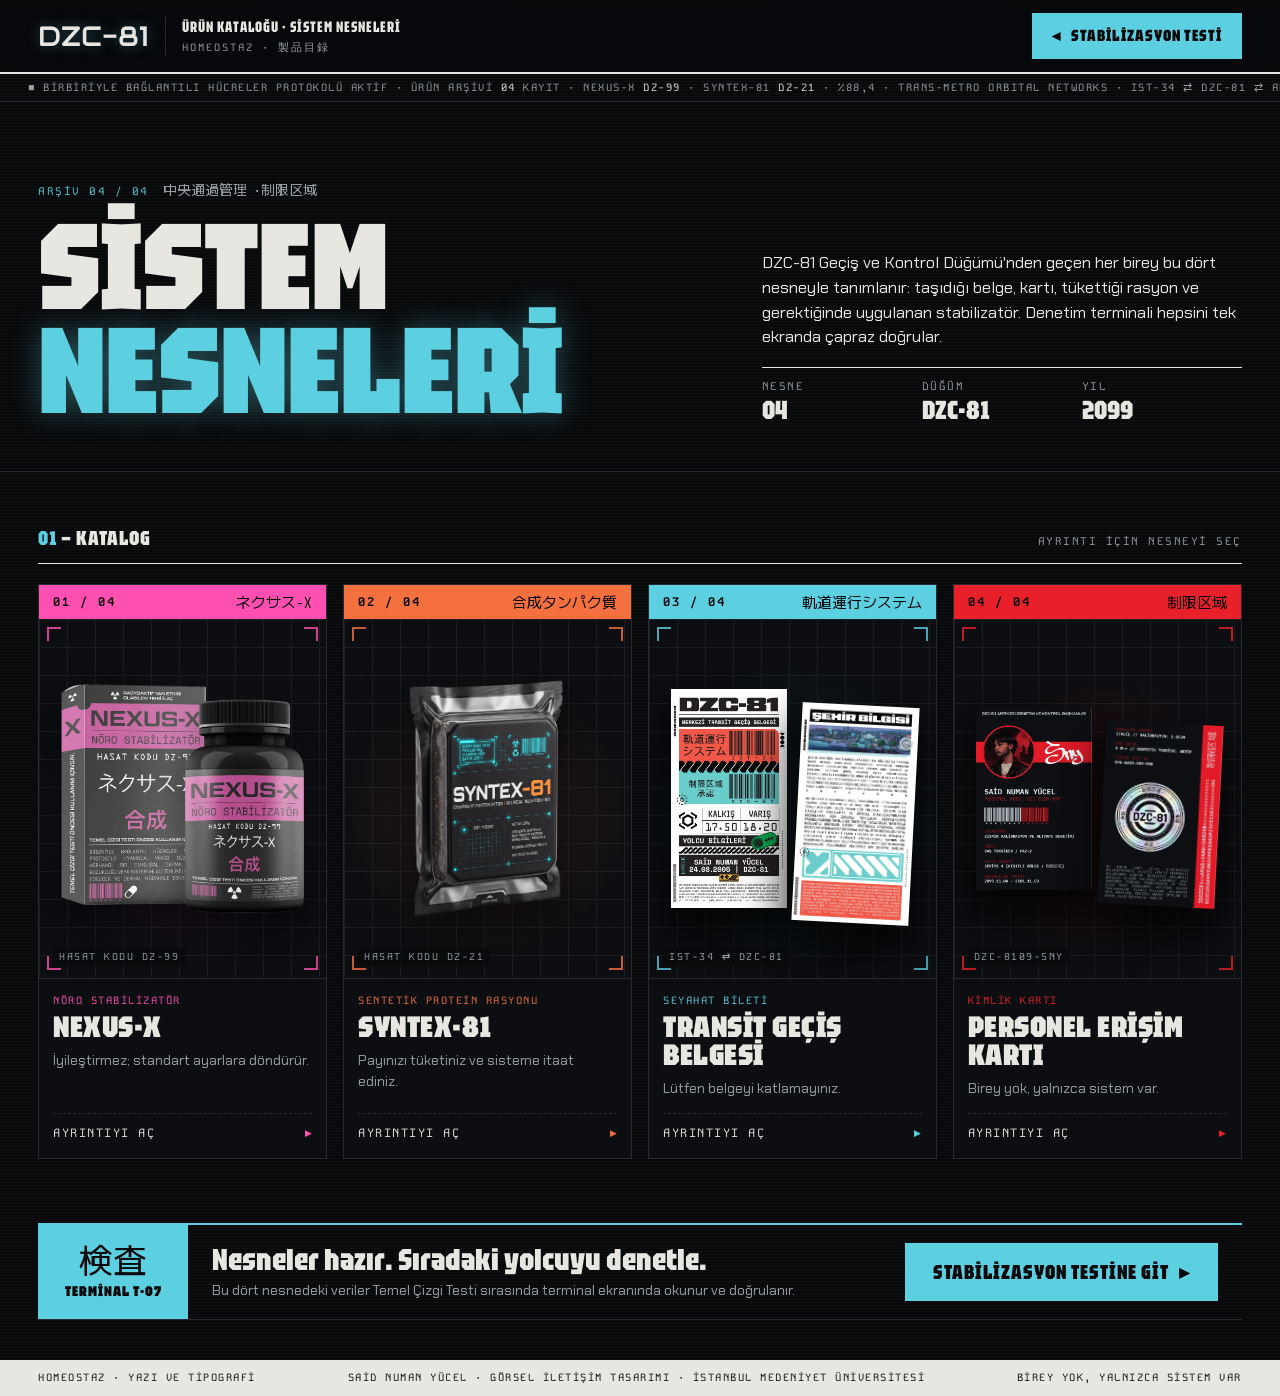
==== urunler.html @ c846fae5 "Ürün kataloğu sayfası ekle (/urunler) Nexus-X, SYNTEX-81, transit geçiş belgesi ve personel erişim k" ====
<!DOCTYPE html>
<html lang="tr">
<head>
<meta charset="utf-8">
<meta name="viewport" content="width=device-width, initial-scale=1, viewport-fit=cover">
<title>Homeostaz · DZC-81 Ürün Kataloğu</title>
<meta name="description" content="Homeostaz evreninin nesneleri: Nexus-X nöro stabilizatör, SYNTEX-81 protein rasyonu, transit geçiş belgesi ve personel erişim kartı. Said Numan Yücel, Yazı ve Tipografi.">
<meta name="theme-color" content="#08090B">
<link rel="icon" href="favicon.svg?v=22" type="image/svg+xml">
<link rel="icon" href="favicon-32.png?v=22" sizes="32x32" type="image/png">
<link rel="apple-touch-icon" href="apple-touch-icon.png?v=22">
<meta property="og:title" content="DZC-81 Ürün Kataloğu · Homeostaz">
<meta property="og:image" content="https://www.voidbysaid.studio/stabilizasyon-testi/icon-512.png">
<link rel="preconnect" href="https://fonts.googleapis.com">
<link rel="preconnect" href="https://fonts.gstatic.com" crossorigin>
<link rel="stylesheet" href="https://fonts.googleapis.com/css2?family=Audiowide&family=Tektur:wdth,wght@75..100,400..900&family=Chakra+Petch:wght@400;500;600;700&family=Kode+Mono:wght@400..700&family=M+PLUS+1+Code:wght@400;700&display=swap">
<style>
:root{--bg:#08090B;--bg2:#0C0E12;--panel:#111318;--fg:#E8E6E1;--mu:#9AA0A6;--line:#262A30;--line2:#1A1D22;--cy:#5CCFE0;--or:#F4703F;--pk:#FF4FB0;--red:#E8202A;--rl:#FF4552;--am:#FFB020}
*{box-sizing:border-box}
html{scroll-behavior:smooth;-webkit-text-size-adjust:100%}
body{margin:0;background:var(--bg);color:var(--fg);font-family:'Chakra Petch','IBM Plex Mono',sans-serif;line-height:1.5;
background-image:repeating-linear-gradient(0deg,rgba(255,255,255,.022) 0,rgba(255,255,255,.022) 1px,transparent 1px,transparent 3px)}
body.lock{overflow:hidden}
a{color:inherit}
img{display:block;max-width:100%}
.mono{font-family:'Kode Mono',monospace}
.disp{font-family:'Tektur',sans-serif;font-stretch:75%}
.jp{font-family:'M PLUS 1 Code',sans-serif}
.mu{color:var(--mu)}
.lbl{font-family:'Kode Mono',monospace;font-size:11px;letter-spacing:1.5px;color:var(--mu);text-transform:uppercase}
:focus-visible{outline:2px solid var(--cy);outline-offset:3px}
.wrap{max-width:1440px;margin:0 auto;padding:0 clamp(16px,3vw,40px)}

/* üst bar */
.top{position:sticky;top:0;z-index:20;background:rgba(8,9,11,.92);backdrop-filter:blur(8px);-webkit-backdrop-filter:blur(8px);border-bottom:2px solid var(--fg)}
.top .wrap{display:flex;align-items:center;justify-content:space-between;gap:16px;min-height:72px}
.brand{display:flex;align-items:center;gap:16px;text-decoration:none;min-width:0}
.brand .logo{font-family:'Audiowide',sans-serif;font-size:28px;line-height:1;flex:none;text-shadow:0 0 14px rgba(92,207,224,.35)}
.brand .t{display:flex;flex-direction:column;gap:2px;min-width:0;border-left:1px solid var(--line);padding-left:16px}
.brand .t b{font-family:'Tektur',sans-serif;font-stretch:75%;font-weight:700;font-size:15px;letter-spacing:1px;white-space:nowrap}
.brand .t span{font-family:'Kode Mono',monospace;font-size:10.5px;letter-spacing:2px;color:var(--mu);white-space:nowrap}
.btn{display:inline-flex;align-items:center;justify-content:center;gap:10px;height:46px;padding:0 20px;font-family:'Tektur',sans-serif;font-stretch:75%;font-weight:800;font-size:16px;letter-spacing:1px;text-decoration:none;cursor:pointer;border:none;white-space:nowrap;transition:transform .15s,box-shadow .2s,background .2s}
.btn small{font-family:'Kode Mono',monospace;font-weight:400;font-size:10.5px;letter-spacing:1px;opacity:.75}
.btn-cy{background:var(--cy);color:var(--bg)}
.btn-cy:hover{box-shadow:0 0 24px rgba(92,207,224,.45);transform:translateY(-1px)}
.btn-ghost{background:transparent;color:var(--fg);border:1px solid var(--line)}
.btn-ghost:hover{border-color:var(--fg)}
.arr{font-family:'Kode Mono',monospace;font-weight:700}

/* ticker */
.strip{border-bottom:1px solid var(--line);overflow:hidden;white-space:nowrap;height:28px;display:flex;align-items:center}
.strip .run{display:inline-flex;gap:28px;padding-left:28px;font-family:'Kode Mono',monospace;font-size:10.5px;letter-spacing:1.5px;color:var(--mu);animation:run 60s linear infinite}
.strip .run b{font-weight:400;color:var(--fg)}
@keyframes run{to{transform:translateX(-50%)}}

/* hero */
.hero{padding:clamp(36px,6vw,80px) 0 clamp(28px,4vw,48px);border-bottom:1px solid var(--line)}
.hero .wrap{display:grid;grid-template-columns:minmax(0,1.4fr) minmax(0,1fr);gap:clamp(24px,4vw,64px);align-items:end}
.hero .k{display:flex;gap:14px;align-items:baseline;margin-bottom:14px}
.hero h1{margin:0;font-family:'Tektur',sans-serif;font-stretch:75%;font-weight:900;font-size:clamp(52px,9.5vw,150px);line-height:.86;letter-spacing:-1px;text-transform:uppercase}
.hero h1 .o{color:var(--cy);text-shadow:0 0 30px rgba(92,207,224,.35)}
.hero p{margin:0 0 18px;font-size:clamp(15px,1.3vw,17px);max-width:560px}
.hero .meta{display:grid;grid-template-columns:repeat(3,minmax(0,1fr));border-top:1px solid var(--fg)}
.hero .meta div{padding:10px 12px 0 0;display:flex;flex-direction:column;gap:2px}
.hero .meta b{font-family:'Tektur',sans-serif;font-stretch:75%;font-weight:800;font-size:26px;line-height:1}

/* katalog */
.secH{display:flex;justify-content:space-between;align-items:baseline;gap:16px;border-bottom:1px solid var(--fg);padding-bottom:10px;margin:clamp(32px,4vw,52px) 0 20px}
.secT{font-family:'Tektur',sans-serif;font-stretch:75%;font-weight:800;font-size:20px;letter-spacing:1px}
.grid{display:grid;grid-template-columns:repeat(4,minmax(0,1fr));gap:16px}
.card{--c:var(--cy);position:relative;display:flex;flex-direction:column;background:var(--bg2);border:1px solid var(--line);color:inherit;text-decoration:none;cursor:pointer;text-align:left;padding:0;font:inherit;transition:border-color .2s,transform .25s,box-shadow .25s}
.card:hover,.card:focus-visible{border-color:var(--c);transform:translateY(-4px);box-shadow:0 18px 40px -18px var(--c)}
.card .band{background:var(--c);color:var(--bg);display:flex;justify-content:space-between;align-items:center;padding:8px 14px;gap:10px}
.card .band .n{font-family:'Kode Mono',monospace;font-size:12px;letter-spacing:2px;font-weight:700}
.card .band .jp{font-size:15px;line-height:1}
.card .stage{position:relative;aspect-ratio:4/5;overflow:hidden;display:flex;align-items:center;justify-content:center;padding:22px;
background:radial-gradient(circle at 50% 55%,color-mix(in srgb,var(--c) 16%,transparent),transparent 62%),
linear-gradient(var(--line2) 1px,transparent 1px) 0 0/28px 28px,linear-gradient(90deg,var(--line2) 1px,transparent 1px) 0 0/28px 28px}
.card .stage img{max-height:100%;width:auto;object-fit:contain;filter:drop-shadow(0 18px 24px rgba(0,0,0,.6));transition:transform .4s}
.card:hover .stage img{transform:scale(1.04)}
.card .stage .flat{box-shadow:0 18px 40px rgba(0,0,0,.6)}
.card .stage .two{display:flex;gap:10px;height:100%;align-items:center;justify-content:center}
.card .stage .two img{max-width:48%}
.card .stage .two img:last-child{transform:translateY(16px) rotate(3deg)}
.card:hover .stage .two img:last-child{transform:translateY(10px) rotate(1deg) scale(1.03)}
.card .corner{position:absolute;width:14px;height:14px;border-color:var(--c);border-style:solid;opacity:.8}
.card .corner.a{left:8px;top:8px;border-width:2px 0 0 2px}.card .corner.b{right:8px;top:8px;border-width:2px 2px 0 0}
.card .corner.c{left:8px;bottom:8px;border-width:0 0 2px 2px}.card .corner.d{right:8px;bottom:8px;border-width:0 2px 2px 0}
.card .code{position:absolute;left:14px;bottom:12px;font-family:'Kode Mono',monospace;font-size:10px;letter-spacing:1.5px;color:var(--mu);background:rgba(8,9,11,.7);padding:2px 6px}
.card .body{padding:14px 14px 16px;display:flex;flex-direction:column;gap:6px;flex:1;border-top:1px solid var(--line)}
.card h2{margin:0;font-family:'Tektur',sans-serif;font-stretch:75%;font-weight:900;font-size:clamp(26px,2.3vw,34px);line-height:.95;letter-spacing:.5px}
.card .cat{font-family:'Kode Mono',monospace;font-size:10.5px;letter-spacing:1.5px;color:var(--c)}
.card .line{font-size:14px;color:var(--mu);margin:2px 0 8px}
.card .go{margin-top:auto;display:flex;justify-content:space-between;align-items:center;border-top:1px dashed var(--line);padding-top:10px;font-family:'Kode Mono',monospace;font-size:12px;letter-spacing:1.5px}
.card .go .arr{transition:transform .2s;color:var(--c)}
.card:hover .go .arr{transform:translateX(4px)}

/* çağrı bandı */
.cta{margin:clamp(40px,5vw,64px) 0 0;border-top:2px solid var(--cy);border-bottom:1px solid var(--line);display:grid;grid-template-columns:150px minmax(0,1fr) auto;align-items:stretch}
.cta .w{background:var(--cy);color:var(--bg);display:flex;flex-direction:column;align-items:center;justify-content:center;gap:4px;padding:14px}
.cta .w .jp{font-size:34px;line-height:1}
.cta .w .disp{font-weight:900;font-size:14px;letter-spacing:1px}
.cta .x{padding:18px 24px;display:flex;flex-direction:column;justify-content:center;gap:4px}
.cta .x b{font-family:'Tektur',sans-serif;font-stretch:75%;font-weight:800;font-size:clamp(22px,2.4vw,30px);line-height:1.05}
.cta .x span{font-size:14px;color:var(--mu)}
.cta .g{display:flex;align-items:center;padding:18px 24px}
.cta .btn{height:58px;font-size:20px;padding:0 28px}

footer{background:var(--fg);color:var(--bg);margin-top:40px}
footer .wrap{display:flex;justify-content:space-between;gap:16px;flex-wrap:wrap;padding-top:10px;padding-bottom:10px;font-family:'Kode Mono',monospace;font-size:10.5px;letter-spacing:1.5px}

/* detay paneli */
#ov{position:fixed;inset:0;z-index:50;background:rgba(4,5,7,.82);backdrop-filter:blur(6px);-webkit-backdrop-filter:blur(6px);display:none;align-items:center;justify-content:center;padding:clamp(0px,2.5vw,32px)}
#ov.on{display:flex;animation:ovIn .25s ease}
@keyframes ovIn{from{opacity:0}}
.dl{--c:var(--cy);position:relative;width:min(1320px,100%);height:min(880px,100%);background:var(--bg);border:1px solid var(--c);box-shadow:0 0 0 1px rgba(0,0,0,.4),0 30px 80px -20px color-mix(in srgb,var(--c) 45%,transparent);display:flex;flex-direction:column;overflow:hidden;animation:dlIn .3s cubic-bezier(.2,.8,.2,1)}
@keyframes dlIn{from{transform:translateY(16px) scale(.985);opacity:0}}
.dl .dh{display:flex;align-items:center;justify-content:space-between;gap:12px;padding:0 0 0 18px;background:var(--c);color:var(--bg);min-height:52px;flex:none}
.dl .dh .l{display:flex;align-items:baseline;gap:12px;min-width:0}
.dl .dh .l .mono{font-size:12px;letter-spacing:2px;font-weight:700;white-space:nowrap}
.dl .dh .l .jp{font-size:16px;white-space:nowrap;overflow:hidden;text-overflow:ellipsis}
.dl .dh .r{display:flex;height:52px}
.ib{background:transparent;border:none;border-left:1px solid rgba(8,9,11,.25);color:var(--bg);font-family:'Kode Mono',monospace;font-size:12px;letter-spacing:1.5px;padding:0 16px;cursor:pointer;display:flex;align-items:center;gap:8px;font-weight:700}
.ib:hover{background:rgba(8,9,11,.12)}
.dl .db{display:grid;grid-template-columns:minmax(0,1.05fr) minmax(0,1fr);min-height:0;overflow:hidden;flex:1}
.gal{position:relative;background:var(--bg2);border-right:1px solid var(--line);display:flex;flex-direction:column;min-height:0}
.gal .main{position:relative;flex:1;min-height:0;display:flex;align-items:center;justify-content:center;padding:28px;cursor:zoom-in;
background:radial-gradient(circle at 50% 50%,color-mix(in srgb,var(--c) 14%,transparent),transparent 60%),
linear-gradient(var(--line2) 1px,transparent 1px) 0 0/32px 32px,linear-gradient(90deg,var(--line2) 1px,transparent 1px) 0 0/32px 32px}
.gal .main img{max-height:100%;width:auto;object-fit:contain;filter:drop-shadow(0 22px 30px rgba(0,0,0,.65))}
.gal .main img.flat{filter:none;box-shadow:0 20px 50px rgba(0,0,0,.65)}
.gal .zoomhint{position:absolute;right:12px;top:12px;font-family:'Kode Mono',monospace;font-size:10px;letter-spacing:1.5px;color:var(--mu);background:rgba(8,9,11,.7);padding:3px 8px;pointer-events:none}
.gal .cap{position:absolute;left:12px;bottom:12px;font-family:'Kode Mono',monospace;font-size:10.5px;letter-spacing:1.5px;background:rgba(8,9,11,.78);padding:3px 8px;pointer-events:none}
.thumbs{display:flex;gap:8px;padding:10px 12px;border-top:1px solid var(--line);flex:none}
.thumbs button{background:var(--panel);border:1px solid var(--line);padding:6px;cursor:pointer;display:flex;align-items:center;gap:10px;color:var(--fg);font-family:'Kode Mono',monospace;font-size:11px;letter-spacing:1px;min-width:0}
.thumbs button img{width:38px;height:48px;object-fit:contain;flex:none}
.thumbs button[aria-pressed="true"]{border-color:var(--c);box-shadow:inset 0 -3px 0 var(--c)}
.info{padding:clamp(18px,2.4vw,32px);display:flex;flex-direction:column;gap:16px;min-width:0;min-height:0;overflow:auto;overscroll-behavior:contain}
.info .cat{font-family:'Kode Mono',monospace;font-size:11.5px;letter-spacing:2px;color:var(--c)}
.info h2{margin:0;font-family:'Tektur',sans-serif;font-stretch:75%;font-weight:900;font-size:clamp(42px,5.4vw,80px);line-height:.88;letter-spacing:-.5px}
.info .tag{font-family:'Tektur',sans-serif;font-stretch:75%;font-weight:700;font-size:clamp(17px,1.6vw,21px);line-height:1.2;border-left:4px solid var(--c);padding-left:12px}
.info p{margin:0;font-size:15px;color:#C9CBCD}
.kv{display:grid;grid-template-columns:repeat(2,minmax(0,1fr));gap:0 18px;margin:0}
.kv div{display:flex;flex-direction:column;gap:2px;border-top:1px solid var(--line);padding:8px 0}
.kv dt{font-family:'Kode Mono',monospace;font-size:10.5px;letter-spacing:1.5px;color:var(--c)}
.kv dd{margin:0;font-size:14px;font-weight:600;overflow-wrap:anywhere}
.warnl{display:flex;gap:10px;align-items:flex-start;background:var(--panel);border:1px solid var(--line);border-left:6px solid var(--am);padding:10px 12px;font-family:'Kode Mono',monospace;font-size:12px;letter-spacing:.5px;line-height:1.45}
.warnl b{color:var(--am);font-weight:700;white-space:nowrap}
.term{display:flex;justify-content:space-between;align-items:center;gap:12px;flex-wrap:wrap;border-top:1px solid var(--fg);padding-top:12px;margin-top:auto}
.term .s{font-family:'Kode Mono',monospace;font-size:11px;letter-spacing:1px;color:var(--mu)}
.term .s b{color:var(--fg);font-weight:400}
.df{display:flex;justify-content:space-between;align-items:center;border-top:1px solid var(--line);flex:none}
.df button{background:transparent;border:none;color:var(--fg);font-family:'Kode Mono',monospace;font-size:12px;letter-spacing:1.5px;padding:14px 18px;cursor:pointer;display:flex;gap:10px;align-items:center;min-width:0}
.df button:hover{color:var(--c)}
.df .dots{display:flex;gap:6px}
.df .dots i{width:22px;height:4px;background:var(--line)}
.df .dots i.on{background:var(--c)}

/* büyütme */
#zoom{position:fixed;inset:0;z-index:60;background:rgba(0,0,0,.95);display:none;align-items:center;justify-content:center;cursor:zoom-out;padding:16px}
#zoom.on{display:flex}
#zoom img{max-width:100%;max-height:100%;object-fit:contain}
#zoom .mono{position:absolute;top:12px;right:16px;font-size:11px;letter-spacing:1.5px;color:var(--mu)}

@media (max-width:1180px){.grid{grid-template-columns:repeat(2,minmax(0,1fr))}}
@media (max-width:900px){
  .hero .wrap{grid-template-columns:1fr}
  .dl .db{display:block;overflow:auto;overscroll-behavior:contain}
  .gal,.info{min-height:auto;overflow:visible}
  .gal{border-right:none;border-bottom:1px solid var(--line)}
  .gal .main{flex:none;height:min(58vh,520px)}
  .cta{grid-template-columns:minmax(0,1fr)}
  .cta .btn{white-space:normal;text-align:center;font-size:17px;padding:0 16px}
  .cta .w{flex-direction:row;gap:12px}
  .cta .g{padding-top:0}
  .cta .g .btn{width:100%}
}
@media (max-width:640px){
  .brand .t{display:none}
  .top .btn{height:40px;padding:0 14px;font-size:14px}
  .top .btn small{display:none}
  .grid{grid-template-columns:1fr}
  .card .stage{aspect-ratio:5/4}
  #ov{padding:0}
  .dl{height:100%;border:none}
  .dl .dh .l .jp{display:none}
  .kv{grid-template-columns:1fr}
  .df button .t{display:none}
  .thumbs button span{display:none}
}
@media (prefers-reduced-motion:reduce){*,*::before,*::after{animation:none!important;transition:none!important}}
</style>
</head>
<body>

<header class="top">
  <div class="wrap">
    <a class="brand" href="./" aria-label="DZC-81 Stabilizasyon Testi ana sayfası">
      <span class="logo">DZC-81</span>
      <span class="t"><b>ÜRÜN KATALOĞU · SİSTEM NESNELERİ</b><span>HOMEOSTAZ · <span class="jp">製品目録</span></span></span>
    </a>
    <a class="btn btn-cy" href="./"><span class="arr">◂</span> STABİLİZASYON TESTİ</a>
  </div>
</header>

<div class="strip" aria-hidden="true"><div class="run" id="run"></div></div>

<main>
<section class="hero">
  <div class="wrap">
    <div>
      <div class="k"><span class="lbl" style="color:var(--cy)">ARŞİV 04 / 04</span><span class="jp mu" style="font-size:14px">中央通過管理 · 制限区域</span></div>
      <h1>Sistem<br><span class="o">Nesneleri</span></h1>
    </div>
    <div>
      <p>DZC-81 Geçiş ve Kontrol Düğümü'nden geçen her birey bu dört nesneyle tanımlanır: taşıdığı belge, kartı, tükettiği rasyon ve gerektiğinde uygulanan stabilizatör. Denetim terminali hepsini tek ekranda çapraz doğrular.</p>
      <div class="meta">
        <div><span class="lbl">NESNE</span><b>04</b></div>
        <div><span class="lbl">DÜĞÜM</span><b>DZC-81</b></div>
        <div><span class="lbl">YIL</span><b>2099</b></div>
      </div>
    </div>
  </div>
</section>

<div class="wrap">
  <div class="secH"><div class="secT"><span style="color:var(--cy)">01</span> — KATALOG</div><div class="lbl">AYRINTI İÇİN NESNEYİ SEÇ</div></div>
  <div class="grid" id="grid"></div>

  <div class="cta">
    <div class="w"><span class="jp">検査</span><span class="disp">TERMİNAL T-07</span></div>
    <div class="x"><b>Nesneler hazır. Sıradaki yolcuyu denetle.</b><span>Bu dört nesnedeki veriler Temel Çizgi Testi sırasında terminal ekranında okunur ve doğrulanır.</span></div>
    <div class="g"><a class="btn btn-cy" href="./">STABİLİZASYON TESTİNE GİT <span class="arr">▸</span></a></div>
  </div>
</div>
</main>

<footer>
  <div class="wrap">
    <span>HOMEOSTAZ · YAZI VE TİPOGRAFİ</span>
    <span>SAİD NUMAN YÜCEL · GÖRSEL İLETİŞİM TASARIMI · İSTANBUL MEDENİYET ÜNİVERSİTESİ</span>
    <span>BİREY YOK, YALNIZCA SİSTEM VAR</span>
  </div>
</footer>

<div id="ov" aria-hidden="true">
  <div class="dl" id="dl" role="dialog" aria-modal="true" aria-labelledby="dTitle"></div>
</div>
<div id="zoom" role="dialog" aria-modal="true" aria-label="Büyütülmüş görsel"><span class="mono">KAPAT [ESC]</span><img alt=""></div>

<script>
const A='assets/urunler/';
const P=[
{id:'nexus-x',no:'01',name:'NEXUS-X',jp:'ネクサス-X · 合成',c:'var(--pk)',
 cat:'NÖRO STABİLİZATÖR · TIBBİ İLAÇ',code:'HASAT KODU DZ-99',
 line:'İyileştirmez; standart ayarlara döndürür.',
 tag:'Sistemin dışına çıkan ya da insani belirtiler gösteren bireylere uygulanan nöro stabilizatör.',
 desc:['Mikro düzeydeki duygusal sapmaları ve ritim bozukluklarını bastırarak bireyi makineleşmiş düzene yeniden bağlar. Kutu ve şişe olarak iki parça ambalajlanır; ambalajın her yüzünde Temel Çizgi Testi öncesi kullanım uyarısı yer alır.',
 'Ambalaj, pembe vurgu bandı, Japonca ürün adı (ネクサス-X) ve 合成 (“sentetik”) ibaresiyle sistemin çok dilli, klinik ve soğuk dilini taşır.'],
 kv:[['HASAT KODU','DZ-99'],['FORM','Kapsül · kutu + şişe'],['KULLANIM','Temel Çizgi Testi öncesi'],['ETKİ','Duygusal sapma ve ritim bozukluğunu baskılar'],['PROTOKOL','Birbiriyle Bağlantılı Hücreler Sistemi'],['SINIF','Tıbbi ilaç · sentetik']],
 warn:'RADYOAKTİF YAN ETKİSİ OLABİLEN TIBBİ İLAÇ.',
 term:'BÖLÜM 04 · NÖRO-STABİLİZASYON · [F3]',
 img:[{s:'nexus-x.webp',t:'KUTU + ŞİŞE'}]},
{id:'syntex',no:'02',name:'SYNTEX-81',jp:'合成タンパク質',c:'var(--or)',
 cat:'SENTETİK PROTEİN RASYONU',code:'HASAT KODU DZ-21',
 line:'Payınızı tüketiniz ve sisteme itaat ediniz.',
 tag:'Sistem vatandaşlarının günlük kalori ve zihinsel stabilizasyon ihtiyacı için optimize edilmiş protein bloğu.',
 desc:['DZC-81 Sentetik Tarım Kompleksi’nde üretilir; Düzce’nin tarım kimliğinin endüstriyelleşmiş hâlidir. Vakumlu paket, siber arayüz çizgileri ve turuncu “-81” vurgusuyla bir gıdadan çok bir sistem bileşeni gibi görünür.',
 'Afiş, devasa sıkıştırılmış başlık ile paketi iç içe geçirir. Standart beslenmeye uyulmaması temel çizgi sapmasına yol açar; günlük pay üç bloktur.'],
 kv:[['ÜRETİCİ','DZC-81 Sentetik Tarım Kompleksi · Bölge 04'],['HASAT KODU','DZ-21'],['SENTETİK PROTEİN ORANI','%88,4'],['NET AĞIRLIK','220 g · protein 84 g'],['PARTİ','249-C'],['SAKLAMA','5 °C altında'],['ÜRETİM / SKT','04/2042 · 11/2042'],['GÜNLÜK PAY','3 blok']],
 warn:'STANDART BESLENMEYE UYMAMAK TEMEL ÇİZGİ SAPMASINA YOL AÇAR.',
 term:'BÖLÜM 04 · SYNTEX-81 TÜKETİM KAYDI',
 img:[{s:'syntex-ambalaj.webp',t:'AMBALAJ'},{s:'syntex-afis.webp',t:'REKLAM AFİŞİ',flat:1}]},
{id:'bilet',no:'03',name:'TRANSİT GEÇİŞ BELGESİ',short:'SEYAHAT BİLETİ',jp:'軌道運行システム',c:'var(--cy)',
 cat:'SEYAHAT BİLETİ · TRANS-METRO YÖRÜNGE AĞI',code:'IST-34 ⇄ DZC-81',
 line:'Lütfen belgeyi katlamayınız.',
 tag:'Neo-İstanbul ile Ankara İdari Merkez Kompleksi arasındaki yörünge hattının merkezi transit geçiş belgesi.',
 desc:['DZC-81 sektörü, iki mega-şehir arasındaki tüm hiper-hızlı kargo ve yolcu akışının geçmek zorunda olduğu ana kontrol düğümüdür. Belge yalnızca sisteme kayıtlı bireyler için geçerlidir; izinsiz bölge değişimi ya da sahte kimlik tespit edildiğinde iptal edilir.',
 'Ön yüz kalkış ve varış saatlerini, barkodlu bölge kodlarını ve yolcu bilgilerini taşır. Arka yüzdeki şehir bilgisi, geçişlerin OCR sistemleriyle ve zorunlu Temel Çizgi Testi ile yönetildiğini anlatır.'],
 kv:[['HAT','DZC-81 → IST-34'],['KALKIŞ → VARIŞ','17.50 → 18.20'],['AĞ','Trans-Metro Orbital Networks'],['DONANIM SERİ NO','8489-AXX-990'],['SİSMİK KALİBRASYON','0.0034'],['VERİ BLOĞU','[448-93-11-0]'],['ÖLÇÜ','80 × 150 mm · çift yüz']],
 warn:'İZİNSİZ BÖLGE DEĞİŞİMİ VEYA SAHTE KİMLİK KULLANIMINDA BELGE İPTAL EDİLİR.',
 term:'BÖLÜM 03 · TRANSİT KUYRUĞU · SEFER BİLGİSİ',
 img:[{s:'bilet-on.webp',t:'ÖN YÜZ',flat:1},{s:'bilet-arka.webp',t:'ARKA YÜZ · ŞEHİR BİLGİSİ',flat:1}]},
{id:'kimlik',no:'04',name:'PERSONEL ERİŞİM KARTI',short:'KİMLİK KARTI',jp:'制限区域 · 承認',c:'var(--red)',
 cat:'KİMLİK KARTI · MERKEZİ DENETİM VE KONTROL BAŞKANLIĞI',code:'DZC-8109-SNY',
 line:'Birey yok, yalnızca sistem var.',
 tag:'DZC-81 otoritesinin mülkiyetindeki, yalnızca yetkili personele açık erişim kartı.',
 desc:['Kart sahibinin zihinsel stabilizasyonu ve Temel Çizgi Testi doğrulaması periyodik olarak yapılır; baseline durumu kartın üzerinde yazar. İzinsiz kullanım, bulundurma veya kopyalama kimliğin anında iptaline yol açar.',
 'Ön yüzde kırmızı bant, daire içinde vesikalık ve el yazısı imza; arka yüzde holografik DZC-81 mührü ve dikey MRZ satırları bulunur.'],
 kv:[['PERSONEL KODU','DZC-8109-SNY'],['DEPARTMAN','Sismik Kalibrasyon ve Altyapı Denetimi'],['GÖREV','Baş Tekniker / Faz-2'],['YETKİ DÜZEYİ','Seviye 4 · Kısıtlı bölge'],['GEÇERLİLİK','2099.11.04 – 2101.11.03'],['BASELINE','Stabil · kalibrasyon 0.0034'],['SİSTEM SERİ NO','SYS-8489-ARV-990'],['ÖLÇÜ','54 × 85 mm · çift yüz']],
 warn:'İZİNSİZ KULLANIM KİMLİĞİN ANINDA İPTALİNE VE CEZAİ MÜDAHALEYE TABİDİR.',
 term:'BÖLÜM 01 · KİMLİK / YETKİ',
 img:[{s:'kimlik-on.webp',t:'ÖN YÜZ',flat:1},{s:'kimlik-arka.webp',t:'ARKA YÜZ',flat:1}]}
];
const $=id=>document.getElementById(id);
const esc=s=>String(s).replace(/[&<>"]/g,m=>({'&':'&amp;','<':'&lt;','>':'&gt;','"':'&quot;'}[m]));

/* şerit */
(()=>{const t='■ BİRBİRİYLE BAĞLANTILI HÜCRELER PROTOKOLÜ AKTİF · ÜRÜN ARŞİVİ <b>04</b> KAYIT · NEXUS-X <b>DZ-99</b> · SYNTEX-81 <b>DZ-21</b> · %88,4 · TRANS-METRO ORBITAL NETWORKS · IST-34 ⇄ DZC-81 ⇄ ANK-06 · DATA_BLOCK [448-93-11-0] · SYS-CHK-99.8 · ';$('run').innerHTML='<span>'+t+'</span><span>'+t+'</span>';})();

/* kartlar */
$('grid').innerHTML=P.map(p=>{
  const st=p.img.length>1&&p.img.every(i=>i.flat)
    ?'<div class="two">'+p.img.map(i=>'<img class="flat" src="'+A+i.s+'" alt="" loading="lazy">').join('')+'</div>'
    :'<img'+(p.img[0].flat?' class="flat"':'')+' src="'+A+p.img[0].s+'" alt="" loading="lazy">';
  return '<a class="card" href="#'+p.id+'" data-id="'+p.id+'" style="--c:'+p.c+'" aria-label="'+esc(p.name)+' ayrıntılarını aç">'+
    '<div class="band"><span class="n">'+p.no+' / 04</span><span class="jp">'+esc(p.jp.split(' · ')[0])+'</span></div>'+
    '<div class="stage"><i class="corner a"></i><i class="corner b"></i><i class="corner c"></i><i class="corner d"></i>'+st+'<span class="code">'+esc(p.code)+'</span></div>'+
    '<div class="body"><span class="cat">'+esc(p.short||p.cat.split(' · ')[0])+'</span><h2>'+esc(p.name)+'</h2><span class="line">'+esc(p.line)+'</span>'+
    '<span class="go"><span>AYRINTIYI AÇ</span><span class="arr">▸</span></span></div></a>';
}).join('');

/* detay */
let cur=-1,img=0,lastFocus=null;
const ov=$('ov'),dl=$('dl');
function render(){
  const p=P[cur],im=p.img[img];
  dl.style.setProperty('--c',p.c);
  dl.innerHTML=
  '<div class="dh"><div class="l"><span class="mono">'+p.no+' / 04 · '+esc(p.code)+'</span><span class="jp">'+esc(p.jp)+'</span></div>'+
  '<div class="r"><button type="button" class="ib" id="dClose" aria-label="Kapat">KAPAT [ESC] ✕</button></div></div>'+
  '<div class="db">'+
   '<div class="gal"><div class="main" id="gMain" role="button" tabindex="0" aria-label="Görseli büyüt"><img'+(im.flat?' class="flat"':'')+' src="'+A+im.s+'" alt="'+esc(p.name+' · '+im.t)+'"><span class="zoomhint">BÜYÜT ⤢</span><span class="cap">'+esc(im.t)+'</span></div>'+
   (p.img.length>1?'<div class="thumbs">'+p.img.map((x,i)=>'<button type="button" data-i="'+i+'" aria-pressed="'+(i===img)+'" aria-label="'+esc(x.t)+'"><img src="'+A+x.s+'" alt=""><span>'+esc(x.t)+'</span></button>').join('')+'</div>':'')+
   '</div>'+
   '<div class="info"><span class="cat">'+esc(p.cat)+'</span><h2 id="dTitle">'+esc(p.name)+'</h2><div class="tag">'+esc(p.tag)+'</div>'+
   p.desc.map(d=>'<p>'+esc(d)+'</p>').join('')+
   '<dl class="kv">'+p.kv.map(k=>'<div><dt>'+esc(k[0])+'</dt><dd>'+esc(k[1])+'</dd></div>').join('')+'</dl>'+
   '<div class="warnl"><b>⚠ UYARI</b><span>'+esc(p.warn)+'</span></div>'+
   '<div class="term"><span class="s">TERMİNALDE: <b>'+esc(p.term)+'</b></span><a class="btn btn-cy" href="./">STABİLİZASYON TESTİ <span class="arr">▸</span></a></div>'+
   '</div></div>'+
  '<div class="df"><button type="button" id="dPrev"><span class="arr">◂</span><span class="t">'+esc(P[(cur+3)%4].short||P[(cur+3)%4].name)+'</span></button>'+
  '<div class="dots">'+P.map((_,i)=>'<i class="'+(i===cur?'on':'')+'"></i>').join('')+'</div>'+
  '<button type="button" id="dNext"><span class="t">'+esc(P[(cur+1)%4].short||P[(cur+1)%4].name)+'</span><span class="arr">▸</span></button></div>';
  $('dClose').onclick=()=>close(true);
  $('dPrev').onclick=()=>go(-1);$('dNext').onclick=()=>go(1);
  const gm=$('gMain');gm.onclick=zoom;gm.onkeydown=e=>{if(e.key==='Enter'||e.key===' '){e.preventDefault();zoom();}};
  dl.querySelectorAll('.thumbs button').forEach(b=>b.onclick=()=>{img=+b.dataset.i;render();dl.querySelector('.thumbs button[data-i="'+img+'"]').focus();});
}
function open(i,push){
  if(cur<0)lastFocus=document.activeElement;
  cur=i;img=0;render();
  ov.classList.add('on');ov.setAttribute('aria-hidden','false');document.body.classList.add('lock');
  dl.querySelectorAll('.db,.info').forEach(e=>e.scrollTop=0);$('dClose').focus();
  const h='#'+P[i].id;if(push&&location.hash!==h)history.pushState(null,'',h);
  document.title=P[i].name+' · DZC-81 Ürün Kataloğu';
}
function close(push){
  if(cur<0)return;cur=-1;
  ov.classList.remove('on');ov.setAttribute('aria-hidden','true');document.body.classList.remove('lock');
  if(push&&location.hash)history.pushState(null,'',location.pathname+location.search);
  document.title='Homeostaz · DZC-81 Ürün Kataloğu';
  if(lastFocus&&lastFocus.focus)lastFocus.focus();
}
function go(d){open((cur+d+P.length)%P.length,false);history.replaceState(null,'','#'+P[cur].id);}
function zoom(){const p=P[cur],z=$('zoom');z.querySelector('img').src=A+p.img[img].s;z.querySelector('img').alt=p.name+' · '+p.img[img].t;z.classList.add('on');}
function fromHash(){const i=P.findIndex(p=>'#'+p.id===location.hash);i>=0?open(i,false):close(false);}

document.querySelectorAll('.card').forEach(c=>c.addEventListener('click',e=>{e.preventDefault();open(P.findIndex(p=>p.id===c.dataset.id),true);}));
ov.addEventListener('click',e=>{if(e.target===ov)close(true);});
$('zoom').addEventListener('click',()=>$('zoom').classList.remove('on'));
window.addEventListener('popstate',fromHash);
document.addEventListener('keydown',e=>{
  const z=$('zoom');
  if(z.classList.contains('on')){if(e.key==='Escape')z.classList.remove('on');return;}
  if(cur>=0){
    if(e.key==='Escape')close(true);
    else if(e.key==='ArrowRight')go(1);
    else if(e.key==='ArrowLeft')go(-1);
    else if(e.key==='Tab'){const f=[...dl.querySelectorAll('button,a,[tabindex="0"]')];if(!f.length)return;
      if(e.shiftKey&&document.activeElement===f[0]){e.preventDefault();f[f.length-1].focus();}
      else if(!e.shiftKey&&document.activeElement===f[f.length-1]){e.preventDefault();f[0].focus();}}
  }else if(/^[1-4]$/.test(e.key)&&!e.metaKey&&!e.ctrlKey&&!e.altKey)open(+e.key-1,true);
});
fromHash();
</script>
</body>
</html>
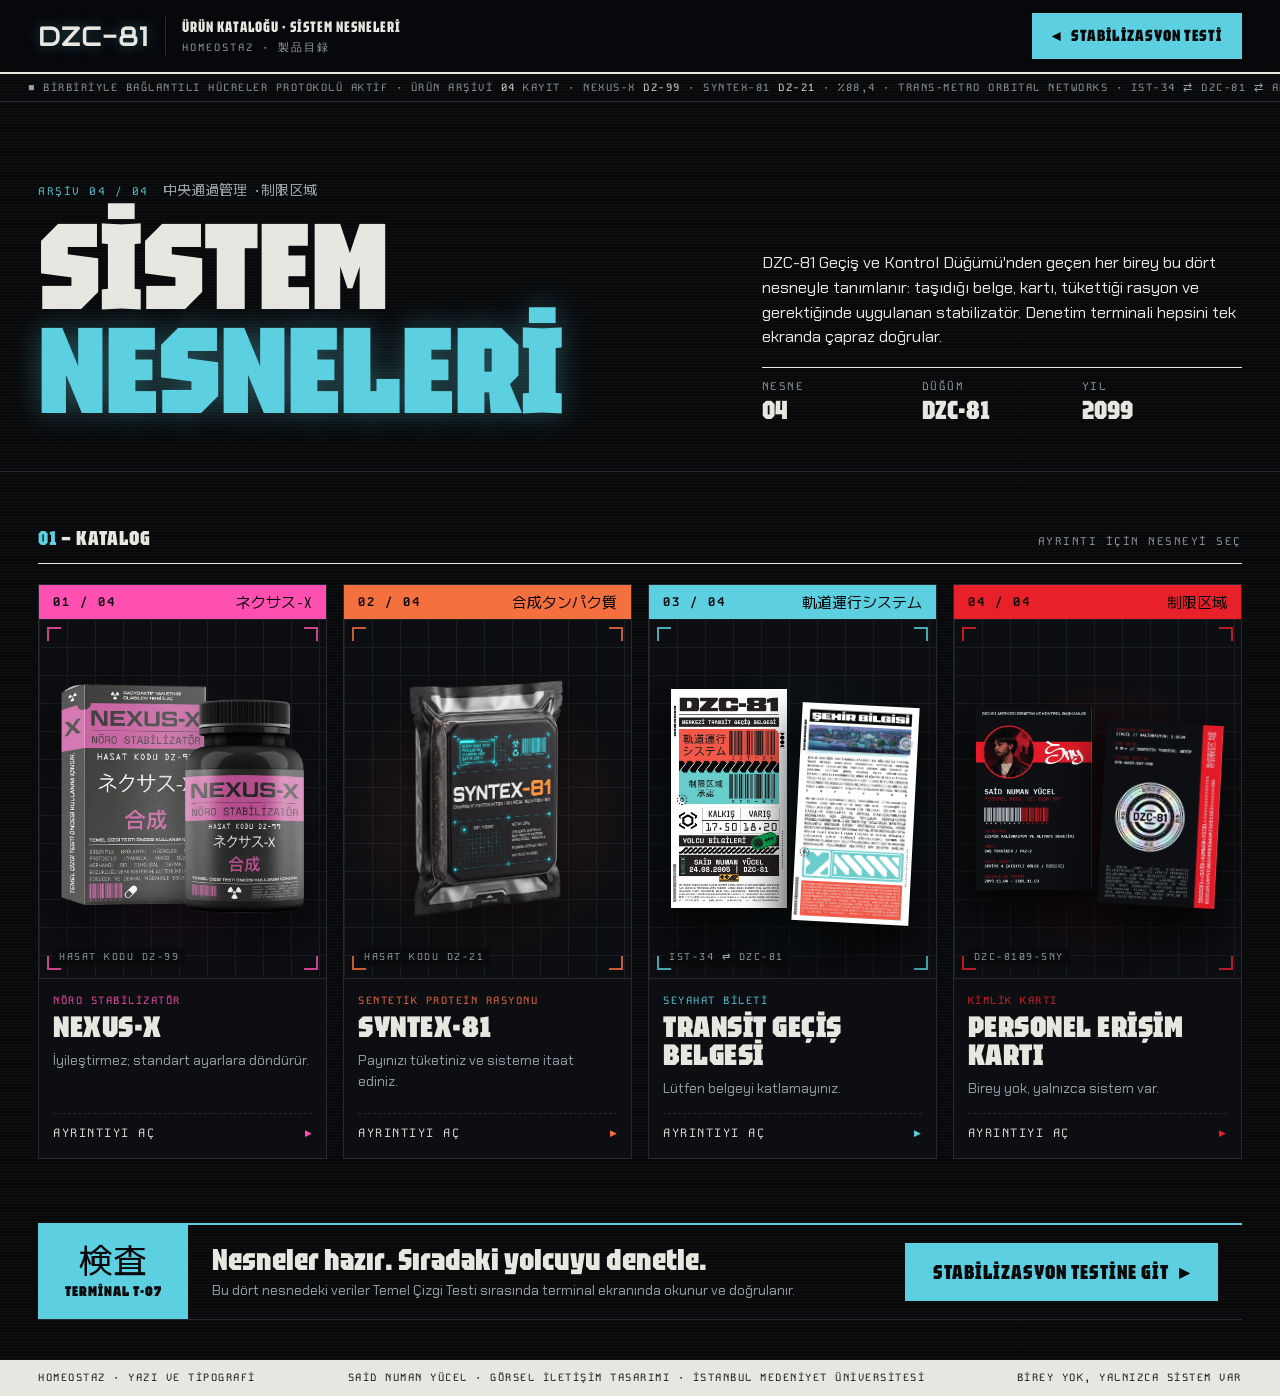
==== commit afc28866: "Kimlik kartının düzeltilmiş versiyonunu kullan (SYS-8489-SNY-990) Co-Authored-By: Claude Opus 5.5 <n" ====
--- a/urunler.html
+++ b/urunler.html
@@ -287,7 +287,7 @@
  tag:'DZC-81 otoritesinin mülkiyetindeki, yalnızca yetkili personele açık erişim kartı.',
  desc:['Kart sahibinin zihinsel stabilizasyonu ve Temel Çizgi Testi doğrulaması periyodik olarak yapılır; baseline durumu kartın üzerinde yazar. İzinsiz kullanım, bulundurma veya kopyalama kimliğin anında iptaline yol açar.',
  'Ön yüzde kırmızı bant, daire içinde vesikalık ve el yazısı imza; arka yüzde holografik DZC-81 mührü ve dikey MRZ satırları bulunur.'],
- kv:[['PERSONEL KODU','DZC-8109-SNY'],['DEPARTMAN','Sismik Kalibrasyon ve Altyapı Denetimi'],['GÖREV','Baş Tekniker / Faz-2'],['YETKİ DÜZEYİ','Seviye 4 · Kısıtlı bölge'],['GEÇERLİLİK','2099.11.04 – 2101.11.03'],['BASELINE','Stabil · kalibrasyon 0.0034'],['SİSTEM SERİ NO','SYS-8489-ARV-990'],['ÖLÇÜ','54 × 85 mm · çift yüz']],
+ kv:[['PERSONEL KODU','DZC-8109-SNY'],['DEPARTMAN','Sismik Kalibrasyon ve Altyapı Denetimi'],['GÖREV','Baş Tekniker / Faz-2'],['YETKİ DÜZEYİ','Seviye 4 · Kısıtlı bölge'],['GEÇERLİLİK','2099.11.04 – 2101.11.03'],['BASELINE','Stabil · kalibrasyon 0.0034'],['SİSTEM SERİ NO','SYS-8489-SNY-990'],['ÖLÇÜ','54 × 85 mm · çift yüz']],
  warn:'İZİNSİZ KULLANIM KİMLİĞİN ANINDA İPTALİNE VE CEZAİ MÜDAHALEYE TABİDİR.',
  term:'BÖLÜM 01 · KİMLİK / YETKİ',
  img:[{s:'kimlik-on.webp',t:'ÖN YÜZ',flat:1},{s:'kimlik-arka.webp',t:'ARKA YÜZ',flat:1}]}
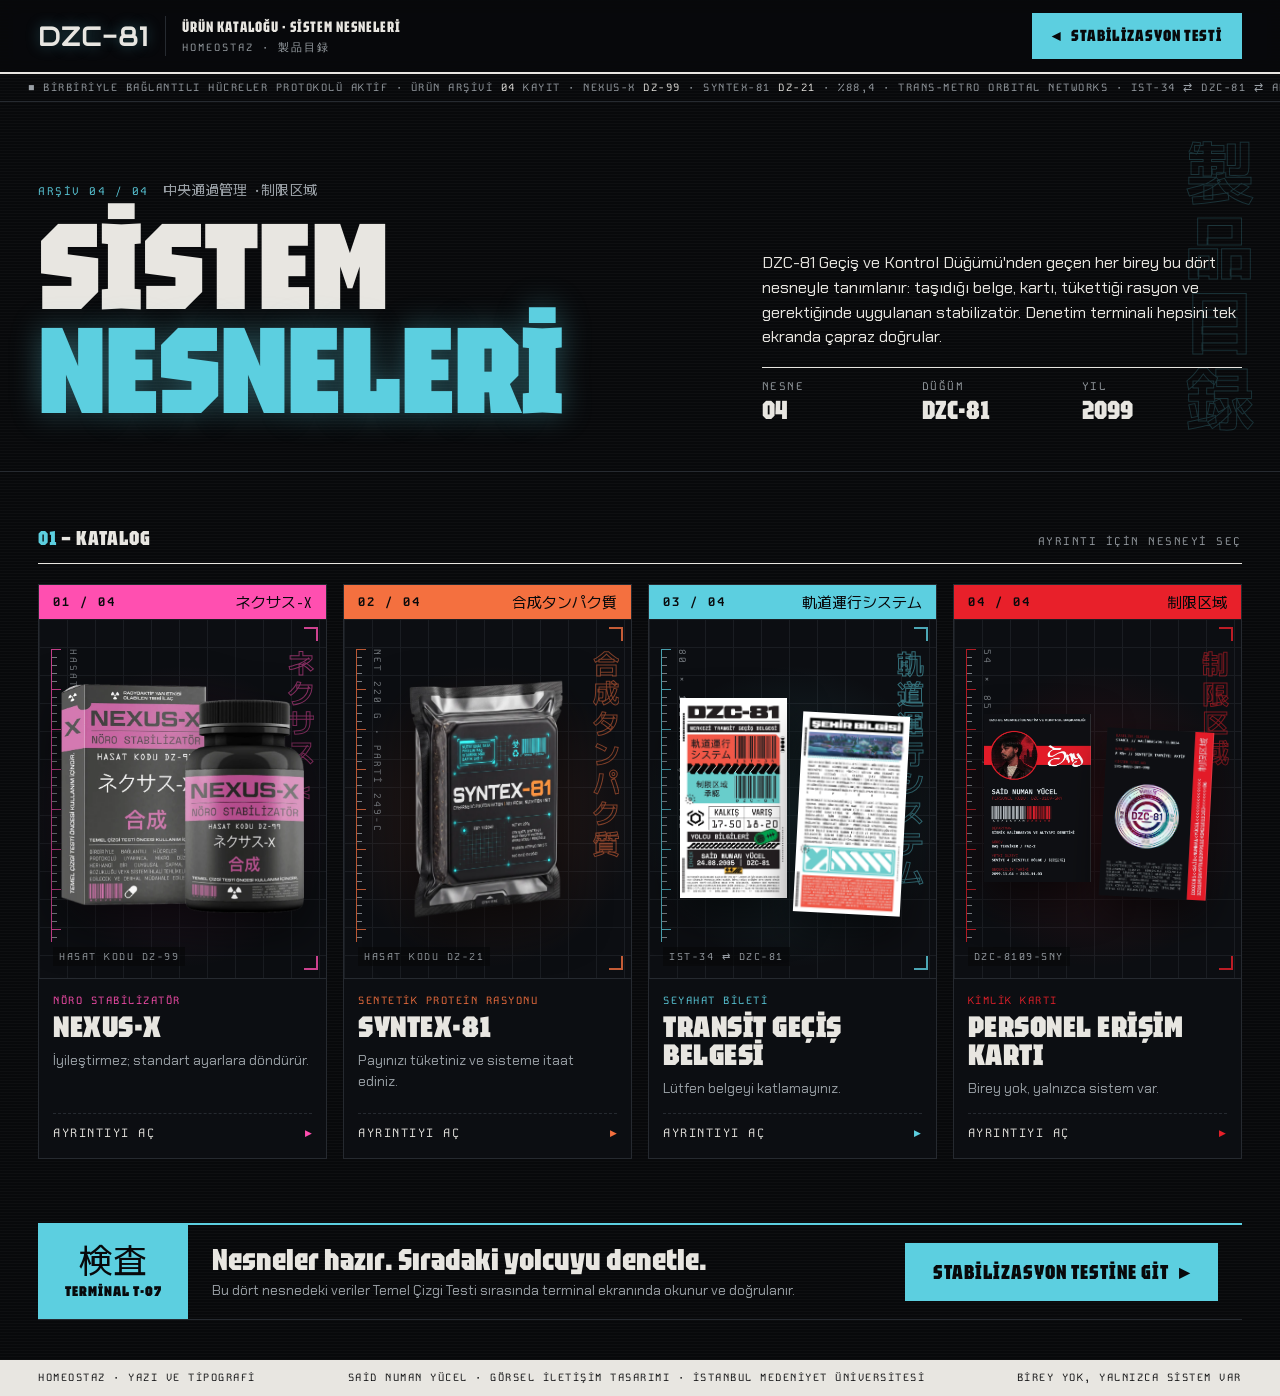
==== commit 0d96da04: "Ürün kataloğu: tipografi ve etkileşim katmanı Çözülerek gelen başlıklar, dikey Japonca adlar, ölçü c" ====
--- a/urunler.html
+++ b/urunler.html
@@ -76,13 +76,13 @@
 .card .stage{position:relative;aspect-ratio:4/5;overflow:hidden;display:flex;align-items:center;justify-content:center;padding:22px;
 background:radial-gradient(circle at 50% 55%,color-mix(in srgb,var(--c) 16%,transparent),transparent 62%),
 linear-gradient(var(--line2) 1px,transparent 1px) 0 0/28px 28px,linear-gradient(90deg,var(--line2) 1px,transparent 1px) 0 0/28px 28px}
-.card .stage img{max-height:100%;width:auto;object-fit:contain;filter:drop-shadow(0 18px 24px rgba(0,0,0,.6));transition:transform .4s}
-.card:hover .stage img{transform:scale(1.04)}
+.card .stage>img{position:relative;z-index:1;max-height:100%;width:auto;object-fit:contain;filter:drop-shadow(0 18px 24px rgba(0,0,0,.6))}
 .card .stage .flat{box-shadow:0 18px 40px rgba(0,0,0,.6)}
-.card .stage .two{display:flex;gap:10px;height:100%;align-items:center;justify-content:center}
-.card .stage .two img{max-width:48%}
-.card .stage .two img:last-child{transform:translateY(16px) rotate(3deg)}
-.card:hover .stage .two img:last-child{transform:translateY(10px) rotate(1deg) scale(1.03)}
+.card .stage .two{position:relative;z-index:1;display:flex;gap:12px;height:100%;width:100%;align-items:center;justify-content:center}
+.card .stage .two .tw{width:44%}
+.card .stage .two .tw img{width:100%;height:auto}
+.card .stage .two .tw:last-child{transform:perspective(900px) rotateX(var(--rx,0deg)) rotateY(var(--ry,0deg)) translateY(16px) rotate(3deg)}
+.card:hover .stage .two .tw:last-child{transform:perspective(900px) rotateX(var(--rx,0deg)) rotateY(var(--ry,0deg)) translateY(10px) rotate(1deg)}
 .card .corner{position:absolute;width:14px;height:14px;border-color:var(--c);border-style:solid;opacity:.8}
 .card .corner.a{left:8px;top:8px;border-width:2px 0 0 2px}.card .corner.b{right:8px;top:8px;border-width:2px 2px 0 0}
 .card .corner.c{left:8px;bottom:8px;border-width:0 0 2px 2px}.card .corner.d{right:8px;bottom:8px;border-width:0 2px 2px 0}
@@ -127,8 +127,11 @@
 .gal .main{position:relative;flex:1;min-height:0;display:flex;align-items:center;justify-content:center;padding:28px;cursor:zoom-in;
 background:radial-gradient(circle at 50% 50%,color-mix(in srgb,var(--c) 14%,transparent),transparent 60%),
 linear-gradient(var(--line2) 1px,transparent 1px) 0 0/32px 32px,linear-gradient(90deg,var(--line2) 1px,transparent 1px) 0 0/32px 32px}
-.gal .main img{max-height:100%;width:auto;object-fit:contain;filter:drop-shadow(0 22px 30px rgba(0,0,0,.65))}
-.gal .main img.flat{filter:none;box-shadow:0 20px 50px rgba(0,0,0,.65)}
+.gal .main{--ih:calc(min(880px,100vh - 64px) - 240px);overflow:hidden}
+.gal .main .tw{z-index:1}
+.gal .main .tw>img,.gal .main .f0{display:block;height:var(--ih);width:auto;max-width:100%;object-fit:contain}
+.gal .main .tw>img{filter:drop-shadow(0 22px 30px rgba(0,0,0,.65))}
+.gal .main .flat{filter:none;box-shadow:0 20px 50px rgba(0,0,0,.65)}
 .gal .zoomhint{position:absolute;right:12px;top:12px;font-family:'Kode Mono',monospace;font-size:10px;letter-spacing:1.5px;color:var(--mu);background:rgba(8,9,11,.7);padding:3px 8px;pointer-events:none}
 .gal .cap{position:absolute;left:12px;bottom:12px;font-family:'Kode Mono',monospace;font-size:10.5px;letter-spacing:1.5px;background:rgba(8,9,11,.78);padding:3px 8px;pointer-events:none}
 .thumbs{display:flex;gap:8px;padding:10px 12px;border-top:1px solid var(--line);flex:none}
@@ -162,13 +165,54 @@
 #zoom img{max-width:100%;max-height:100%;object-fit:contain}
 #zoom .mono{position:absolute;top:12px;right:16px;font-size:11px;letter-spacing:1.5px;color:var(--mu)}
 
+/* --- tipografi katmanı --- */
+.hero{position:relative;overflow:hidden}
+.hero .wrap{position:relative;z-index:1}
+.hjp{position:absolute;white-space:nowrap;right:clamp(10px,2vw,32px);top:50%;transform:translateY(-50%);writing-mode:vertical-rl;font-family:'M PLUS 1 Code',sans-serif;font-weight:700;font-size:clamp(48px,5.4vw,82px);line-height:1;letter-spacing:6px;color:transparent;-webkit-text-stroke:1px rgba(92,207,224,.2);pointer-events:none;user-select:none}
+.vjp{position:absolute;right:12px;top:30px;z-index:0;white-space:nowrap;writing-mode:vertical-rl;font-family:'M PLUS 1 Code',sans-serif;font-weight:700;font-size:clamp(22px,2.1vw,32px);line-height:1.05;letter-spacing:3px;color:transparent;-webkit-text-stroke:1px var(--c);opacity:.5;pointer-events:none;user-select:none;max-height:calc(100% - 60px);overflow:hidden}
+.gal .vjp{left:18px;right:auto;top:22px;font-size:clamp(44px,4.6vw,80px);opacity:.3}
+.rule{position:absolute;left:12px;top:30px;bottom:36px;width:10px;z-index:0;opacity:.75;pointer-events:none;border-left:1px solid var(--c);
+background:repeating-linear-gradient(to bottom,var(--c) 0 1px,transparent 1px 40px) left top/10px 100% no-repeat,repeating-linear-gradient(to bottom,var(--mu) 0 1px,transparent 1px 8px) left top/5px 100% no-repeat}
+.rule b{position:absolute;left:13px;top:0;writing-mode:vertical-rl;font-family:'Kode Mono',monospace;font-weight:400;font-size:9.5px;letter-spacing:2px;color:var(--mu);white-space:nowrap}
+.card .corner.a,.card .corner.c{display:none}
+.rail{position:fixed;top:96px;bottom:24px;width:22px;z-index:5;pointer-events:none;display:none}
+.rail.l{left:22px;writing-mode:vertical-rl;transform:rotate(180deg);font-family:'Kode Mono',monospace;font-size:10px;letter-spacing:2.5px;color:var(--mu);white-space:nowrap;overflow:hidden;border-right:1px solid var(--line);padding-right:6px}
+.rail.r{right:22px;border-left:1px solid var(--line);background:repeating-linear-gradient(to bottom,var(--line) 0 1px,transparent 1px 10px) left/7px 100% no-repeat,repeating-linear-gradient(to bottom,var(--mu) 0 1px,transparent 1px 50px) left/12px 100% no-repeat}
+.rail.r .mk{position:absolute;left:-4px;width:14px;height:2px;background:var(--cy);box-shadow:0 0 8px var(--cy);top:0}
+.rail.r b{position:absolute;left:16px;writing-mode:vertical-rl;font-family:'Kode Mono',monospace;font-weight:400;font-size:10px;letter-spacing:2px;color:var(--cy);white-space:nowrap;top:0}
+@media (min-width:1560px){.rail{display:block}}
+
+/* --- etkileşim katmanı --- */
+.tw{position:relative;display:inline-block;transform:perspective(900px) rotateX(var(--rx,0deg)) rotateY(var(--ry,0deg));transition:transform .5s cubic-bezier(.2,.8,.2,1);transform-style:preserve-3d}
+.card .stage>img{transform:perspective(900px) rotateX(var(--rx,0deg)) rotateY(var(--ry,0deg));transition:transform .5s cubic-bezier(.2,.8,.2,1)}
+.live .tw,.tw.live,.card.live .stage>img{transition:transform .08s linear}
+.card .stage .two .tw{transition:transform .5s cubic-bezier(.2,.8,.2,1)}
+.card.live .stage .two .tw{transition:transform .08s linear}
+.glare{position:absolute;inset:0;pointer-events:none;background:radial-gradient(circle at var(--mx,50%) var(--my,50%),rgba(255,255,255,.35),transparent 55%);mix-blend-mode:soft-light;opacity:0;transition:opacity .3s}
+.live .glare,.tw.live .glare{opacity:1}
+.holo{position:absolute;border-radius:50%;pointer-events:none;mix-blend-mode:color-dodge;opacity:.8;
+background:linear-gradient(115deg,transparent 22%,rgba(255,60,200,.6) 36%,rgba(60,255,240,.6) 46%,rgba(255,240,90,.55) 55%,rgba(150,90,255,.6) 64%,transparent 78%);background-size:280% 280%;background-position:var(--hx,30%) var(--hy,30%);animation:holo 5s ease-in-out infinite alternate}
+.live .holo,.tw.live .holo{animation:none}
+@keyframes holo{from{background-position:0% 0%}to{background-position:100% 100%}}
+img.float{animation:float 5.5s ease-in-out infinite}
+@keyframes float{0%,100%{translate:0 0;rotate:0deg}50%{translate:0 -9px;rotate:-1.2deg}}
+.fl{position:relative;transform-style:preserve-3d;transition:transform .8s cubic-bezier(.3,.7,.2,1)}
+.fl.back{transform:rotateY(180deg)}
+.fl .f0{backface-visibility:hidden;-webkit-backface-visibility:hidden}
+.fl .f1{position:absolute;inset:0;transform:rotateY(180deg);backface-visibility:hidden;-webkit-backface-visibility:hidden}
+.fl .f1 img{display:block;width:100%;height:100%;box-shadow:0 20px 50px rgba(0,0,0,.65)}
+.thumbs .flipk{margin-left:auto;align-self:center;background:transparent;border:1px solid var(--c);color:var(--c);font-family:'Kode Mono',monospace;font-size:10.5px;letter-spacing:1.5px;padding:8px 12px;white-space:nowrap;box-shadow:none}
+.thumbs .flipk:hover{background:var(--c);color:var(--bg)}
+.dec{font-variant-ligatures:none}
+
 @media (max-width:1180px){.grid{grid-template-columns:repeat(2,minmax(0,1fr))}}
 @media (max-width:900px){
   .hero .wrap{grid-template-columns:1fr}
+  .hjp{display:none}
   .dl .db{display:block;overflow:auto;overscroll-behavior:contain}
   .gal,.info{min-height:auto;overflow:visible}
   .gal{border-right:none;border-bottom:1px solid var(--line)}
-  .gal .main{flex:none;height:min(58vh,520px)}
+  .gal .main{flex:none;height:min(58vh,520px);--ih:calc(min(58vh,520px) - 56px)}
   .cta{grid-template-columns:minmax(0,1fr)}
   .cta .btn{white-space:normal;text-align:center;font-size:17px;padding:0 16px}
   .cta .w{flex-direction:row;gap:12px}
@@ -187,8 +231,10 @@
   .kv{grid-template-columns:1fr}
   .df button .t{display:none}
   .thumbs button span{display:none}
-}
-@media (prefers-reduced-motion:reduce){*,*::before,*::after{animation:none!important;transition:none!important}}
+  .kf{display:none}
+  .thumbs .flipk{padding:8px 10px}
+}
+@media (prefers-reduced-motion:reduce){*,*::before,*::after{animation:none!important;transition:none!important}.tw,.card .stage>img{transform:none!important}}
 </style>
 </head>
 <body>
@@ -203,10 +249,13 @@
   </div>
 </header>
 
+<div class="rail l" aria-hidden="true">DZC-81 // ARŞİV 04 // SYS-CHK-99.8 // AUTH 10938-X // DATA_BLOCK [448-93-11-0] // TRANS-METRO ORBITAL NETWORKS // END_OF_TRANSMISSION</div>
+<div class="rail r" aria-hidden="true"><i class="mk" id="mk"></i><b id="ry">Y 0000</b></div>
 <div class="strip" aria-hidden="true"><div class="run" id="run"></div></div>
 
 <main>
 <section class="hero">
+  <span class="hjp" aria-hidden="true">製品目録</span>
   <div class="wrap">
     <div>
       <div class="k"><span class="lbl" style="color:var(--cy)">ARŞİV 04 / 04</span><span class="jp mu" style="font-size:14px">中央通過管理 · 制限区域</span></div>
@@ -251,7 +300,7 @@
 <script>
 const A='assets/urunler/';
 const P=[
-{id:'nexus-x',no:'01',name:'NEXUS-X',jp:'ネクサス-X · 合成',c:'var(--pk)',
+{id:'nexus-x',no:'01',name:'NEXUS-X',jp:'ネクサス-X · 合成',c:'var(--pk)',float:1,dim:'HASAT DZ-99 · 合成',
  cat:'NÖRO STABİLİZATÖR · TIBBİ İLAÇ',code:'HASAT KODU DZ-99',
  line:'İyileştirmez; standart ayarlara döndürür.',
  tag:'Sistemin dışına çıkan ya da insani belirtiler gösteren bireylere uygulanan nöro stabilizatör.',
@@ -261,7 +310,7 @@
  warn:'RADYOAKTİF YAN ETKİSİ OLABİLEN TIBBİ İLAÇ.',
  term:'BÖLÜM 04 · NÖRO-STABİLİZASYON · [F3]',
  img:[{s:'nexus-x.webp',t:'KUTU + ŞİŞE'}]},
-{id:'syntex',no:'02',name:'SYNTEX-81',jp:'合成タンパク質',c:'var(--or)',
+{id:'syntex',no:'02',name:'SYNTEX-81',jp:'合成タンパク質',c:'var(--or)',float:1,dim:'NET 220 G · PARTİ 249-C',
  cat:'SENTETİK PROTEİN RASYONU',code:'HASAT KODU DZ-21',
  line:'Payınızı tüketiniz ve sisteme itaat ediniz.',
  tag:'Sistem vatandaşlarının günlük kalori ve zihinsel stabilizasyon ihtiyacı için optimize edilmiş protein bloğu.',
@@ -271,7 +320,7 @@
  warn:'STANDART BESLENMEYE UYMAMAK TEMEL ÇİZGİ SAPMASINA YOL AÇAR.',
  term:'BÖLÜM 04 · SYNTEX-81 TÜKETİM KAYDI',
  img:[{s:'syntex-ambalaj.webp',t:'AMBALAJ'},{s:'syntex-afis.webp',t:'REKLAM AFİŞİ',flat:1}]},
-{id:'bilet',no:'03',name:'TRANSİT GEÇİŞ BELGESİ',short:'SEYAHAT BİLETİ',jp:'軌道運行システム',c:'var(--cy)',
+{id:'bilet',no:'03',name:'TRANSİT GEÇİŞ BELGESİ',short:'SEYAHAT BİLETİ',jp:'軌道運行システム',c:'var(--cy)',flip:1,dim:'80 × 150 MM · ÇİFT YÜZ',
  cat:'SEYAHAT BİLETİ · TRANS-METRO YÖRÜNGE AĞI',code:'IST-34 ⇄ DZC-81',
  line:'Lütfen belgeyi katlamayınız.',
  tag:'Neo-İstanbul ile Ankara İdari Merkez Kompleksi arasındaki yörünge hattının merkezi transit geçiş belgesi.',
@@ -281,7 +330,7 @@
  warn:'İZİNSİZ BÖLGE DEĞİŞİMİ VEYA SAHTE KİMLİK KULLANIMINDA BELGE İPTAL EDİLİR.',
  term:'BÖLÜM 03 · TRANSİT KUYRUĞU · SEFER BİLGİSİ',
  img:[{s:'bilet-on.webp',t:'ÖN YÜZ',flat:1},{s:'bilet-arka.webp',t:'ARKA YÜZ · ŞEHİR BİLGİSİ',flat:1}]},
-{id:'kimlik',no:'04',name:'PERSONEL ERİŞİM KARTI',short:'KİMLİK KARTI',jp:'制限区域 · 承認',c:'var(--red)',
+{id:'kimlik',no:'04',name:'PERSONEL ERİŞİM KARTI',short:'KİMLİK KARTI',jp:'制限区域 · 承認',c:'var(--red)',flip:1,dim:'54 × 85 MM · ÇİFT YÜZ',
  cat:'KİMLİK KARTI · MERKEZİ DENETİM VE KONTROL BAŞKANLIĞI',code:'DZC-8109-SNY',
  line:'Birey yok, yalnızca sistem var.',
  tag:'DZC-81 otoritesinin mülkiyetindeki, yalnızca yetkili personele açık erişim kartı.',
@@ -290,7 +339,7 @@
  kv:[['PERSONEL KODU','DZC-8109-SNY'],['DEPARTMAN','Sismik Kalibrasyon ve Altyapı Denetimi'],['GÖREV','Baş Tekniker / Faz-2'],['YETKİ DÜZEYİ','Seviye 4 · Kısıtlı bölge'],['GEÇERLİLİK','2099.11.04 – 2101.11.03'],['BASELINE','Stabil · kalibrasyon 0.0034'],['SİSTEM SERİ NO','SYS-8489-SNY-990'],['ÖLÇÜ','54 × 85 mm · çift yüz']],
  warn:'İZİNSİZ KULLANIM KİMLİĞİN ANINDA İPTALİNE VE CEZAİ MÜDAHALEYE TABİDİR.',
  term:'BÖLÜM 01 · KİMLİK / YETKİ',
- img:[{s:'kimlik-on.webp',t:'ÖN YÜZ',flat:1},{s:'kimlik-arka.webp',t:'ARKA YÜZ',flat:1}]}
+ img:[{s:'kimlik-on-v2.webp',t:'ÖN YÜZ',flat:1},{s:'kimlik-arka-v2.webp',t:'ARKA YÜZ',flat:1,holo:[11,32.5,71,71]}]}
 ];
 const $=id=>document.getElementById(id);
 const esc=s=>String(s).replace(/[&<>"]/g,m=>({'&':'&amp;','<':'&lt;','>':'&gt;','"':'&quot;'}[m]));
@@ -298,15 +347,45 @@
 /* şerit */
 (()=>{const t='■ BİRBİRİYLE BAĞLANTILI HÜCRELER PROTOKOLÜ AKTİF · ÜRÜN ARŞİVİ <b>04</b> KAYIT · NEXUS-X <b>DZ-99</b> · SYNTEX-81 <b>DZ-21</b> · %88,4 · TRANS-METRO ORBITAL NETWORKS · IST-34 ⇄ DZC-81 ⇄ ANK-06 · DATA_BLOCK [448-93-11-0] · SYS-CHK-99.8 · ';$('run').innerHTML='<span>'+t+'</span><span>'+t+'</span>';})();
 
+/* yardımcılar */
+const RM=matchMedia('(prefers-reduced-motion: reduce)').matches;
+const holo=i=>i.holo?'<i class="holo" style="left:'+i.holo[0]+'%;top:'+i.holo[1]+'%;width:'+(i.holo[2]-i.holo[0])+'%;height:'+(i.holo[3]-i.holo[1])+'%"></i>':'';
+const GL='ABCÇDEFGĞHIİJKLMNOÖPRSŞTUÜVYZ0123456789#/<>_-+*';
+function decode(el,dur){
+  if(RM||!el)return;
+  if(el._dec)cancelAnimationFrame(el._dec);
+  const nodes=[];const w=document.createTreeWalker(el,NodeFilter.SHOW_TEXT);let n;
+  while(n=w.nextNode()){if(n._orig==null)n._orig=n.nodeValue;nodes.push(n);}
+  const total=nodes.reduce((a,x)=>a+x._orig.length,0);if(!total)return;
+  const t0=performance.now();dur=dur||Math.min(1100,380+total*30);
+  const step=now=>{
+    const p=Math.min(1,(now-t0)/dur),fixed=Math.floor(p*p*(3-2*p)*total);let k=0;
+    nodes.forEach(x=>{let o='';for(const ch of x._orig){o+=(k<fixed||ch===' '||ch==='-'||ch==='·')?ch:GL[(Math.random()*GL.length)|0];k++;}x.nodeValue=o;});
+    if(p<1)el._dec=requestAnimationFrame(step);else{nodes.forEach(x=>x.nodeValue=x._orig);el._dec=0;}
+  };
+  el._dec=requestAnimationFrame(step);
+}
+function tilt(el,target){
+  if(RM)return;target=target||el;
+  el.addEventListener('pointermove',e=>{
+    if(e.pointerType!=='mouse')return;
+    const r=el.getBoundingClientRect(),x=Math.max(0,Math.min(1,(e.clientX-r.left)/r.width)),y=Math.max(0,Math.min(1,(e.clientY-r.top)/r.height));
+    const st=target.style;st.setProperty('--ry',((x-.5)*18).toFixed(2)+'deg');st.setProperty('--rx',((.5-y)*14).toFixed(2)+'deg');
+    st.setProperty('--mx',(x*100).toFixed(1)+'%');st.setProperty('--my',(y*100).toFixed(1)+'%');
+    st.setProperty('--hx',(x*100).toFixed(1)+'%');st.setProperty('--hy',(y*100).toFixed(1)+'%');target.classList.add('live');
+  });
+  el.addEventListener('pointerleave',()=>{['--rx','--ry','--mx','--my','--hx','--hy'].forEach(k=>target.style.removeProperty(k));target.classList.remove('live');});
+}
+
 /* kartlar */
 $('grid').innerHTML=P.map(p=>{
   const st=p.img.length>1&&p.img.every(i=>i.flat)
-    ?'<div class="two">'+p.img.map(i=>'<img class="flat" src="'+A+i.s+'" alt="" loading="lazy">').join('')+'</div>'
-    :'<img'+(p.img[0].flat?' class="flat"':'')+' src="'+A+p.img[0].s+'" alt="" loading="lazy">';
+    ?'<div class="two">'+p.img.map(i=>'<span class="tw"><img class="flat" src="'+A+i.s+'" alt="" loading="lazy">'+holo(i)+'<i class="glare"></i></span>').join('')+'</div>'
+    :'<img class="'+(p.img[0].flat?'flat':'')+(p.float?' float':'')+'" src="'+A+p.img[0].s+'" alt="" loading="lazy">';
   return '<a class="card" href="#'+p.id+'" data-id="'+p.id+'" style="--c:'+p.c+'" aria-label="'+esc(p.name)+' ayrıntılarını aç">'+
     '<div class="band"><span class="n">'+p.no+' / 04</span><span class="jp">'+esc(p.jp.split(' · ')[0])+'</span></div>'+
-    '<div class="stage"><i class="corner a"></i><i class="corner b"></i><i class="corner c"></i><i class="corner d"></i>'+st+'<span class="code">'+esc(p.code)+'</span></div>'+
-    '<div class="body"><span class="cat">'+esc(p.short||p.cat.split(' · ')[0])+'</span><h2>'+esc(p.name)+'</h2><span class="line">'+esc(p.line)+'</span>'+
+    '<div class="stage"><i class="corner a"></i><i class="corner b"></i><i class="corner c"></i><i class="corner d"></i><span class="rule" aria-hidden="true"><b>'+esc(p.dim)+'</b></span><span class="vjp" aria-hidden="true">'+esc(p.jp.split(' · ')[0])+'</span>'+st+'<span class="code">'+esc(p.code)+'</span></div>'+
+    '<div class="body"><span class="cat">'+esc(p.short||p.cat.split(' · ')[0])+'</span><h2 class="dec">'+esc(p.name)+'</h2><span class="line">'+esc(p.line)+'</span>'+
     '<span class="go"><span>AYRINTIYI AÇ</span><span class="arr">▸</span></span></div></a>';
 }).join('');
 
@@ -318,12 +397,12 @@
   dl.style.setProperty('--c',p.c);
   dl.innerHTML=
   '<div class="dh"><div class="l"><span class="mono">'+p.no+' / 04 · '+esc(p.code)+'</span><span class="jp">'+esc(p.jp)+'</span></div>'+
-  '<div class="r"><button type="button" class="ib" id="dClose" aria-label="Kapat">KAPAT [ESC] ✕</button></div></div>'+
+  '<div class="r"><button type="button" class="ib" id="dClose" aria-label="Kapat">KAPAT<span class="kf"> [ESC]</span> ✕</button></div></div>'+
   '<div class="db">'+
-   '<div class="gal"><div class="main" id="gMain" role="button" tabindex="0" aria-label="Görseli büyüt"><img'+(im.flat?' class="flat"':'')+' src="'+A+im.s+'" alt="'+esc(p.name+' · '+im.t)+'"><span class="zoomhint">BÜYÜT ⤢</span><span class="cap">'+esc(im.t)+'</span></div>'+
-   (p.img.length>1?'<div class="thumbs">'+p.img.map((x,i)=>'<button type="button" data-i="'+i+'" aria-pressed="'+(i===img)+'" aria-label="'+esc(x.t)+'"><img src="'+A+x.s+'" alt=""><span>'+esc(x.t)+'</span></button>').join('')+'</div>':'')+
+   '<div class="gal"><div class="main" id="gMain" role="button" tabindex="0" aria-label="Görseli büyüt"><span class="vjp" aria-hidden="true">'+esc(p.jp.split(' · ')[0])+'</span>'+media(p)+'<span class="zoomhint">BÜYÜT ⤢</span><span class="cap" id="gCap">'+esc(im.t)+'</span></div>'+
+   (p.img.length>1?'<div class="thumbs">'+p.img.map((x,i)=>'<button type="button" data-i="'+i+'" aria-pressed="'+(i===img)+'" aria-label="'+esc(x.t)+'"><img src="'+A+x.s+'" alt=""><span>'+esc(x.t)+'</span></button>').join('')+(p.flip?'<button type="button" class="flipk" id="gFlipB">ÇEVİR ⟲<span class="kf"> [F]</span></button>':'')+'</div>':'')+
    '</div>'+
-   '<div class="info"><span class="cat">'+esc(p.cat)+'</span><h2 id="dTitle">'+esc(p.name)+'</h2><div class="tag">'+esc(p.tag)+'</div>'+
+   '<div class="info"><span class="cat">'+esc(p.cat)+'</span><h2 id="dTitle" class="dec">'+esc(p.name)+'</h2><div class="tag">'+esc(p.tag)+'</div>'+
    p.desc.map(d=>'<p>'+esc(d)+'</p>').join('')+
    '<dl class="kv">'+p.kv.map(k=>'<div><dt>'+esc(k[0])+'</dt><dd>'+esc(k[1])+'</dd></div>').join('')+'</dl>'+
    '<div class="warnl"><b>⚠ UYARI</b><span>'+esc(p.warn)+'</span></div>'+
@@ -335,11 +414,26 @@
   $('dClose').onclick=()=>close(true);
   $('dPrev').onclick=()=>go(-1);$('dNext').onclick=()=>go(1);
   const gm=$('gMain');gm.onclick=zoom;gm.onkeydown=e=>{if(e.key==='Enter'||e.key===' '){e.preventDefault();zoom();}};
-  dl.querySelectorAll('.thumbs button').forEach(b=>b.onclick=()=>{img=+b.dataset.i;render();dl.querySelector('.thumbs button[data-i="'+img+'"]').focus();});
+  dl.querySelectorAll('.thumbs button[data-i]').forEach(b=>b.onclick=()=>setFace(+b.dataset.i,true));
+  if($('gFlipB'))$('gFlipB').onclick=()=>setFace(img?0:1,false);
+  tilt(gm,$('gTw'));
+}
+function media(p){
+  const im=p.img[img];
+  if(p.flip){const f=p.img[0],b=p.img[1];
+    return '<div class="tw" id="gTw"><div class="fl'+(img?' back':'')+'" id="gFl"><img class="f0 flat" src="'+A+f.s+'" alt="'+esc(p.name+' · '+f.t)+'"><div class="f1"><img src="'+A+b.s+'" alt="'+esc(p.name+' · '+b.t)+'">'+holo(b)+'</div></div><i class="glare"></i></div>';}
+  return '<div class="tw" id="gTw"><img class="'+(im.flat?'flat':'')+(p.float&&!im.flat?' float':'')+'" src="'+A+im.s+'" alt="'+esc(p.name+' · '+im.t)+'">'+(im.flat?'<i class="glare"></i>':'')+'</div>';
+}
+function setFace(i,focus){
+  const p=P[cur];if(i===img&&!p.flip)return;img=i;
+  if(p.flip){$('gFl').classList.toggle('back',img===1);$('gCap').textContent=p.img[img].t;
+    dl.querySelectorAll('.thumbs button[data-i]').forEach(b=>b.setAttribute('aria-pressed',String(+b.dataset.i===img)));
+    if(focus)dl.querySelector('.thumbs button[data-i="'+img+'"]').focus();}
+  else{render();if(focus)dl.querySelector('.thumbs button[data-i="'+img+'"]').focus();}
 }
 function open(i,push){
   if(cur<0)lastFocus=document.activeElement;
-  cur=i;img=0;render();
+  cur=i;img=0;render();decode($('dTitle'),650);
   ov.classList.add('on');ov.setAttribute('aria-hidden','false');document.body.classList.add('lock');
   dl.querySelectorAll('.db,.info').forEach(e=>e.scrollTop=0);$('dClose').focus();
   const h='#'+P[i].id;if(push&&location.hash!==h)history.pushState(null,'',h);
@@ -356,7 +450,10 @@
 function zoom(){const p=P[cur],z=$('zoom');z.querySelector('img').src=A+p.img[img].s;z.querySelector('img').alt=p.name+' · '+p.img[img].t;z.classList.add('on');}
 function fromHash(){const i=P.findIndex(p=>'#'+p.id===location.hash);i>=0?open(i,false):close(false);}
 
-document.querySelectorAll('.card').forEach(c=>c.addEventListener('click',e=>{e.preventDefault();open(P.findIndex(p=>p.id===c.dataset.id),true);}));
+document.querySelectorAll('.card').forEach(c=>{c.addEventListener('click',e=>{e.preventDefault();open(P.findIndex(p=>p.id===c.dataset.id),true);});tilt(c);});
+decode(document.querySelector('.hero h1'),1100);
+if('IntersectionObserver' in window){const io=new IntersectionObserver(es=>es.forEach(en=>{if(en.isIntersecting){decode(en.target.querySelector('h2'),700);io.unobserve(en.target);}}),{threshold:.35});document.querySelectorAll('.card').forEach(c=>io.observe(c));}
+(()=>{const mk=$('mk'),ry=$('ry');let raf=0;const upd=()=>{raf=0;const max=Math.max(1,document.documentElement.scrollHeight-innerHeight),pc=Math.min(1,scrollY/max);mk.style.top='calc('+(pc*100)+'% - 1px)';ry.style.top='calc('+(pc*100)+'% + 8px)';ry.textContent='Y '+String(Math.round(scrollY)).padStart(4,'0');if(pc>.85)ry.style.top='calc('+(pc*100)+'% - 70px)';};addEventListener('scroll',()=>{if(!raf)raf=requestAnimationFrame(upd);},{passive:true});upd();})();
 ov.addEventListener('click',e=>{if(e.target===ov)close(true);});
 $('zoom').addEventListener('click',()=>$('zoom').classList.remove('on'));
 window.addEventListener('popstate',fromHash);
@@ -367,6 +464,7 @@
     if(e.key==='Escape')close(true);
     else if(e.key==='ArrowRight')go(1);
     else if(e.key==='ArrowLeft')go(-1);
+    else if((e.key==='f'||e.key==='F')&&P[cur].flip&&!e.metaKey&&!e.ctrlKey)setFace(img?0:1,false);
     else if(e.key==='Tab'){const f=[...dl.querySelectorAll('button,a,[tabindex="0"]')];if(!f.length)return;
       if(e.shiftKey&&document.activeElement===f[0]){e.preventDefault();f[f.length-1].focus();}
       else if(!e.shiftKey&&document.activeElement===f[f.length-1]){e.preventDefault();f[0].focus();}}
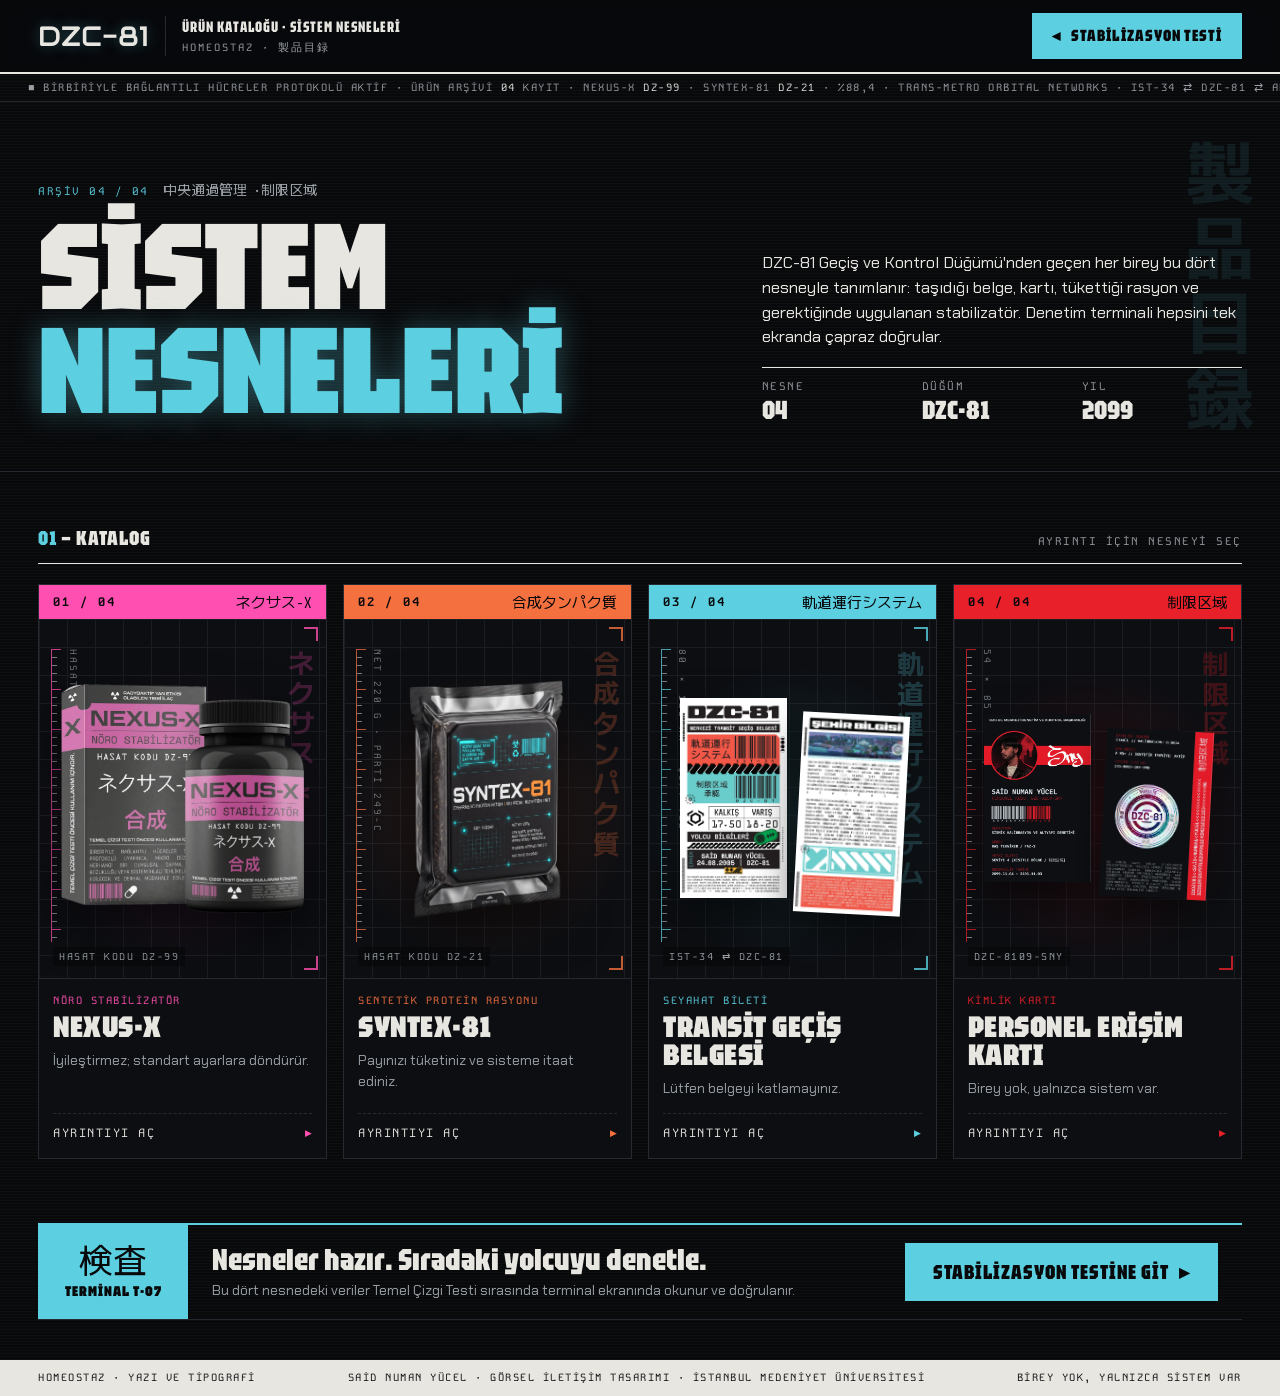
==== commit 53d12553: "Katalog: Japonca anahat hatalarını gider, çevirmeyi her tarayıcıda çalışır yap Konturlu CJK harfler " ====
--- a/urunler.html
+++ b/urunler.html
@@ -132,7 +132,10 @@
 .gal .main .tw>img,.gal .main .f0{display:block;height:var(--ih);width:auto;max-width:100%;object-fit:contain}
 .gal .main .tw>img{filter:drop-shadow(0 22px 30px rgba(0,0,0,.65))}
 .gal .main .flat{filter:none;box-shadow:0 20px 50px rgba(0,0,0,.65)}
-.gal .zoomhint{position:absolute;right:12px;top:12px;font-family:'Kode Mono',monospace;font-size:10px;letter-spacing:1.5px;color:var(--mu);background:rgba(8,9,11,.7);padding:3px 8px;pointer-events:none}
+.gal .zoomhint{position:absolute;right:12px;top:12px;z-index:3;font-family:'Kode Mono',monospace;font-size:10px;letter-spacing:1.5px;color:var(--mu);background:rgba(8,9,11,.75);border:1px solid var(--line);padding:5px 9px;cursor:zoom-in}
+.gal .zoomhint:hover{color:var(--fg);border-color:var(--c)}
+.gal .main.flipme{cursor:pointer}
+.gal .fhint{position:absolute;left:50%;bottom:12px;transform:translateX(-50%);z-index:3;font-family:'Kode Mono',monospace;font-size:10px;letter-spacing:1.5px;color:var(--c);background:rgba(8,9,11,.75);padding:3px 8px;pointer-events:none;white-space:nowrap}
 .gal .cap{position:absolute;left:12px;bottom:12px;font-family:'Kode Mono',monospace;font-size:10.5px;letter-spacing:1.5px;background:rgba(8,9,11,.78);padding:3px 8px;pointer-events:none}
 .thumbs{display:flex;gap:8px;padding:10px 12px;border-top:1px solid var(--line);flex:none}
 .thumbs button{background:var(--panel);border:1px solid var(--line);padding:6px;cursor:pointer;display:flex;align-items:center;gap:10px;color:var(--fg);font-family:'Kode Mono',monospace;font-size:11px;letter-spacing:1px;min-width:0}
@@ -168,9 +171,9 @@
 /* --- tipografi katmanı --- */
 .hero{position:relative;overflow:hidden}
 .hero .wrap{position:relative;z-index:1}
-.hjp{position:absolute;white-space:nowrap;right:clamp(10px,2vw,32px);top:50%;transform:translateY(-50%);writing-mode:vertical-rl;font-family:'M PLUS 1 Code',sans-serif;font-weight:700;font-size:clamp(48px,5.4vw,82px);line-height:1;letter-spacing:6px;color:transparent;-webkit-text-stroke:1px rgba(92,207,224,.2);pointer-events:none;user-select:none}
-.vjp{position:absolute;right:12px;top:30px;z-index:0;white-space:nowrap;writing-mode:vertical-rl;font-family:'M PLUS 1 Code',sans-serif;font-weight:700;font-size:clamp(22px,2.1vw,32px);line-height:1.05;letter-spacing:3px;color:transparent;-webkit-text-stroke:1px var(--c);opacity:.5;pointer-events:none;user-select:none;max-height:calc(100% - 60px);overflow:hidden}
-.gal .vjp{left:18px;right:auto;top:22px;font-size:clamp(44px,4.6vw,80px);opacity:.3}
+.hjp{position:absolute;white-space:nowrap;right:max(clamp(10px,2vw,32px),calc((100vw - 1440px)/2 + 12px));top:50%;transform:translateY(-50%);writing-mode:vertical-rl;font-family:'M PLUS 1 Code',sans-serif;font-weight:700;font-size:clamp(48px,5.4vw,82px);line-height:1;letter-spacing:6px;color:rgba(92,207,224,.09);pointer-events:none;user-select:none}
+.vjp{position:absolute;right:12px;top:30px;z-index:0;white-space:nowrap;writing-mode:vertical-rl;font-family:'M PLUS 1 Code',sans-serif;font-weight:700;font-size:clamp(22px,2.1vw,32px);line-height:1.05;letter-spacing:3px;color:var(--c);opacity:.22;pointer-events:none;user-select:none;max-height:calc(100% - 60px);overflow:hidden}
+.gal .vjp{left:18px;right:auto;top:22px;font-size:clamp(44px,4.6vw,80px);opacity:.16}
 .rule{position:absolute;left:12px;top:30px;bottom:36px;width:10px;z-index:0;opacity:.75;pointer-events:none;border-left:1px solid var(--c);
 background:repeating-linear-gradient(to bottom,var(--c) 0 1px,transparent 1px 40px) left top/10px 100% no-repeat,repeating-linear-gradient(to bottom,var(--mu) 0 1px,transparent 1px 8px) left top/5px 100% no-repeat}
 .rule b{position:absolute;left:13px;top:0;writing-mode:vertical-rl;font-family:'Kode Mono',monospace;font-weight:400;font-size:9.5px;letter-spacing:2px;color:var(--mu);white-space:nowrap}
@@ -196,10 +199,12 @@
 @keyframes holo{from{background-position:0% 0%}to{background-position:100% 100%}}
 img.float{animation:float 5.5s ease-in-out infinite}
 @keyframes float{0%,100%{translate:0 0;rotate:0deg}50%{translate:0 -9px;rotate:-1.2deg}}
-.fl{position:relative;transform-style:preserve-3d;transition:transform .8s cubic-bezier(.3,.7,.2,1)}
-.fl.back{transform:rotateY(180deg)}
-.fl .f0{backface-visibility:hidden;-webkit-backface-visibility:hidden}
-.fl .f1{position:absolute;inset:0;transform:rotateY(180deg);backface-visibility:hidden;-webkit-backface-visibility:hidden}
+.fl{position:relative;transform:perspective(1100px) rotateY(0deg);transition:transform .26s cubic-bezier(.45,0,.55,1)}
+.fl.turn{transform:perspective(1100px) rotateY(90deg)}
+.fl.turn.out{transform:perspective(1100px) rotateY(-90deg);transition:none}
+.fl .f1{position:absolute;inset:0;visibility:hidden}
+.fl.back .f1{visibility:visible}
+.fl.back .f0{visibility:hidden}
 .fl .f1 img{display:block;width:100%;height:100%;box-shadow:0 20px 50px rgba(0,0,0,.65)}
 .thumbs .flipk{margin-left:auto;align-self:center;background:transparent;border:1px solid var(--c);color:var(--c);font-family:'Kode Mono',monospace;font-size:10.5px;letter-spacing:1.5px;padding:8px 12px;white-space:nowrap;box-shadow:none}
 .thumbs .flipk:hover{background:var(--c);color:var(--bg)}
@@ -399,7 +404,7 @@
   '<div class="dh"><div class="l"><span class="mono">'+p.no+' / 04 · '+esc(p.code)+'</span><span class="jp">'+esc(p.jp)+'</span></div>'+
   '<div class="r"><button type="button" class="ib" id="dClose" aria-label="Kapat">KAPAT<span class="kf"> [ESC]</span> ✕</button></div></div>'+
   '<div class="db">'+
-   '<div class="gal"><div class="main" id="gMain" role="button" tabindex="0" aria-label="Görseli büyüt"><span class="vjp" aria-hidden="true">'+esc(p.jp.split(' · ')[0])+'</span>'+media(p)+'<span class="zoomhint">BÜYÜT ⤢</span><span class="cap" id="gCap">'+esc(im.t)+'</span></div>'+
+   '<div class="gal"><div class="main'+(p.flip?' flipme':'')+'" id="gMain" role="button" tabindex="0" aria-label="'+(p.flip?'Kartı çevir':'Görseli büyüt')+'"><span class="vjp" aria-hidden="true">'+esc(p.jp.split(' · ')[0])+'</span>'+media(p)+'<span class="cap" id="gCap">'+esc(im.t)+'</span>'+(p.flip?'<span class="fhint">TIKLA · ÇEVİR ⟲</span>':'')+'</div><button type="button" class="zoomhint" id="gZoom">BÜYÜT ⤢</button>'+
    (p.img.length>1?'<div class="thumbs">'+p.img.map((x,i)=>'<button type="button" data-i="'+i+'" aria-pressed="'+(i===img)+'" aria-label="'+esc(x.t)+'"><img src="'+A+x.s+'" alt=""><span>'+esc(x.t)+'</span></button>').join('')+(p.flip?'<button type="button" class="flipk" id="gFlipB">ÇEVİR ⟲<span class="kf"> [F]</span></button>':'')+'</div>':'')+
    '</div>'+
    '<div class="info"><span class="cat">'+esc(p.cat)+'</span><h2 id="dTitle" class="dec">'+esc(p.name)+'</h2><div class="tag">'+esc(p.tag)+'</div>'+
@@ -413,7 +418,9 @@
   '<button type="button" id="dNext"><span class="t">'+esc(P[(cur+1)%4].short||P[(cur+1)%4].name)+'</span><span class="arr">▸</span></button></div>';
   $('dClose').onclick=()=>close(true);
   $('dPrev').onclick=()=>go(-1);$('dNext').onclick=()=>go(1);
-  const gm=$('gMain');gm.onclick=zoom;gm.onkeydown=e=>{if(e.key==='Enter'||e.key===' '){e.preventDefault();zoom();}};
+  const gm=$('gMain'),act=()=>P[cur].flip?setFace(img?0:1,false):zoom();
+  gm.onclick=act;gm.onkeydown=e=>{if(e.key==='Enter'||e.key===' '){e.preventDefault();act();}};
+  $('gZoom').onclick=zoom;
   dl.querySelectorAll('.thumbs button[data-i]').forEach(b=>b.onclick=()=>setFace(+b.dataset.i,true));
   if($('gFlipB'))$('gFlipB').onclick=()=>setFace(img?0:1,false);
   tilt(gm,$('gTw'));
@@ -426,7 +433,11 @@
 }
 function setFace(i,focus){
   const p=P[cur];if(i===img&&!p.flip)return;img=i;
-  if(p.flip){$('gFl').classList.toggle('back',img===1);$('gCap').textContent=p.img[img].t;
+  if(p.flip){const fl=$('gFl'),b=img===1;$('gCap').textContent=p.img[img].t;
+    if(RM)fl.classList.toggle('back',b);
+    else{clearTimeout(fl._t1);clearTimeout(fl._t2);fl.classList.remove('out');fl.classList.add('turn');
+      fl._t1=setTimeout(()=>{fl.classList.toggle('back',b);fl.classList.add('out');void fl.offsetWidth;
+        fl.classList.remove('out','turn');},260);}
     dl.querySelectorAll('.thumbs button[data-i]').forEach(b=>b.setAttribute('aria-pressed',String(+b.dataset.i===img)));
     if(focus)dl.querySelector('.thumbs button[data-i="'+img+'"]').focus();}
   else{render();if(focus)dl.querySelector('.thumbs button[data-i="'+img+'"]').focus();}
